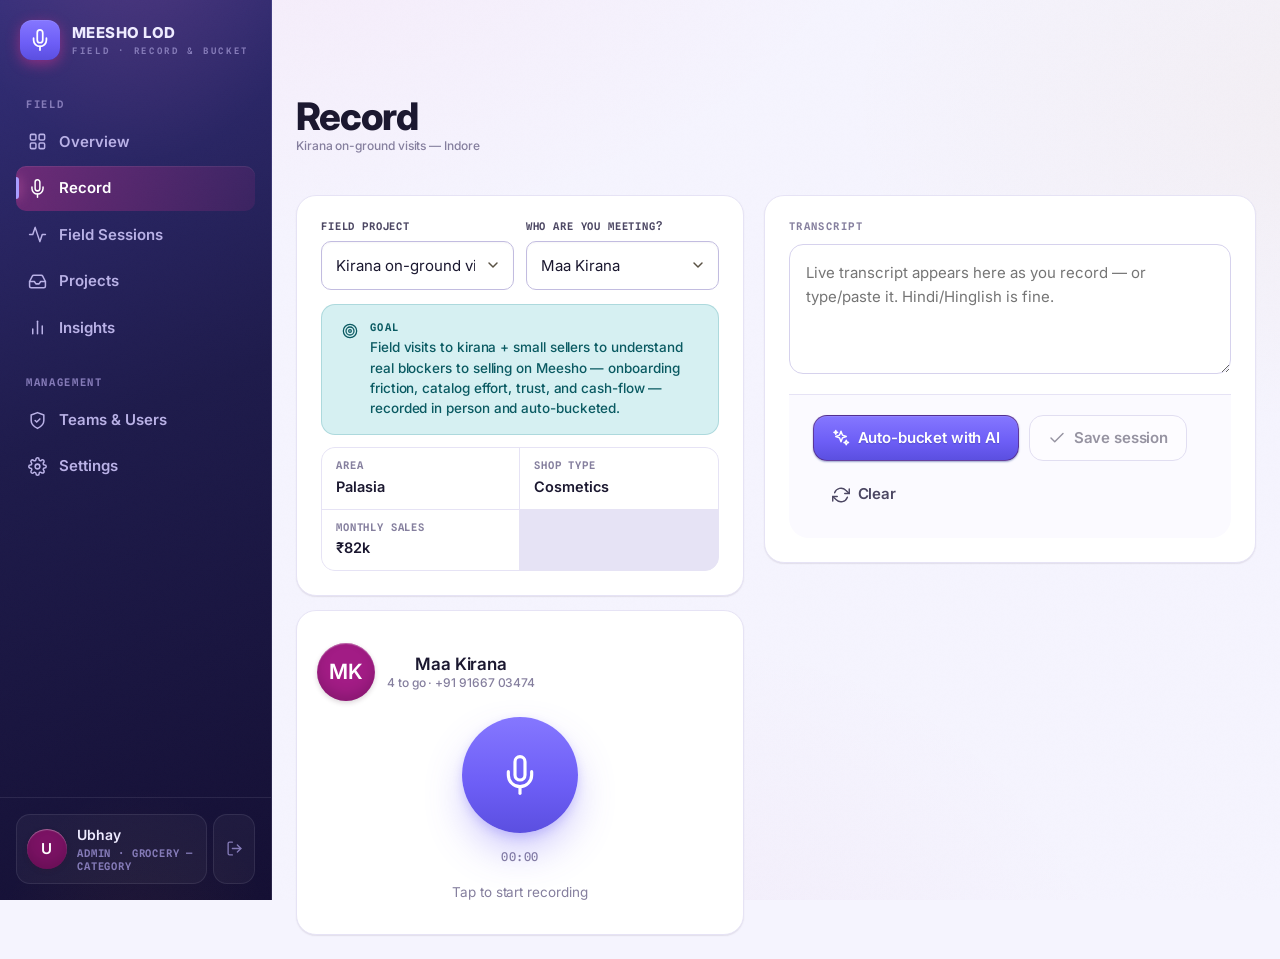
==== s/index.html @ 6b0839a3 "Two-variant surfaces (/u online, /s offline field) + huge seed WIP before merging Sumit's origin/mai" ====
<!DOCTYPE html>
<html lang="en">
<head>
  <meta charset="UTF-8" />
  <meta name="viewport" content="width=device-width, initial-scale=1.0, viewport-fit=cover" />
  <meta name="description" content="Meesho LOD Field — offline on-ground LODs: record the conversation, auto-bucket into insights." />
  <meta name="theme-color" content="#1E1B4B" />
  <meta name="robots" content="noindex, nofollow" />
  <meta http-equiv="Cache-Control" content="no-cache, no-store, must-revalidate" />
  <meta http-equiv="Pragma" content="no-cache" />
  <meta http-equiv="Expires" content="0" />
  <title>Meesho LOD · Field — Record &amp; Bucket</title>

  <link rel="preconnect" href="https://fonts.googleapis.com" />
  <link rel="preconnect" href="https://fonts.gstatic.com" crossorigin />

  <style>
    *,*::before,*::after{box-sizing:border-box;margin:0;padding:0}
    html,body{background:#F5F4FE;color:#1B1830;font-family:'Inter',-apple-system,BlinkMacSystemFont,'Segoe UI',sans-serif;-webkit-font-smoothing:antialiased}
    .boot-screen{position:fixed;inset:0;z-index:9999;display:flex;flex-direction:column;align-items:center;justify-content:center;gap:26px;padding:24px;text-align:center;
      background:radial-gradient(90% 60% at 80% -10%,rgba(109,94,246,.36),transparent 55%),radial-gradient(70% 50% at -10% 110%,rgba(14,124,134,.16),transparent 60%),linear-gradient(160deg,#332E78 0%,#1E1B4B 46%,#140F33 100%)}
    .boot-logo{width:52px;height:52px;border-radius:15px;display:grid;place-items:center;color:#fff;background:linear-gradient(180deg,#8577FF,#6D5EF6 58%,#5B4FE0);box-shadow:inset 0 1px 0 rgba(255,255,255,.14),0 8px 24px rgba(109,94,246,.5);animation:bootfloat 5s ease-in-out infinite}
    @keyframes bootfloat{0%,100%{transform:translateY(0)}50%{transform:translateY(-6px)}}
    .boot-word{font-weight:800;font-size:clamp(20px,5.4vw,28px);line-height:1;letter-spacing:.26em;padding-left:.26em;text-transform:uppercase;color:#EEEBFF}
    .boot-tag{font-size:10px;font-weight:600;letter-spacing:.4em;padding-left:.4em;text-transform:uppercase;color:#9C93D6;margin-top:10px}
    .boot-wave{display:flex;align-items:center;gap:5px;height:34px}
    .boot-wave span{width:4px;border-radius:3px;background:#A99EFF;box-shadow:0 0 8px rgba(169,158,255,.6);animation:wave 1.1s ease-in-out infinite}
    .boot-wave span:nth-child(1){animation-delay:0s}.boot-wave span:nth-child(2){animation-delay:.12s}.boot-wave span:nth-child(3){animation-delay:.24s}.boot-wave span:nth-child(4){animation-delay:.36s}.boot-wave span:nth-child(5){animation-delay:.48s}.boot-wave span:nth-child(6){animation-delay:.6s}.boot-wave span:nth-child(7){animation-delay:.72s}
    @keyframes wave{0%,100%{height:8px;opacity:.5}50%{height:30px;opacity:1}}
    .boot-msg{color:#B9B1E6;font-size:13.5px;line-height:1.5;max-width:340px}
    .boot-link{color:#A99EFF;font-size:13px;text-decoration:underline;cursor:pointer;background:none;border:none;font-family:inherit;padding:8px 16px}
    .boot-error{color:#F0968B}
  </style>

  <link rel="preload" as="style" href="https://fonts.googleapis.com/css2?family=Inter:ital,opsz,wght@0,14..32,100..900;1,14..32,100..900&family=Spline+Sans+Mono:ital,wght@0,400..700;1,400..700&display=swap" onload="this.onload=null;this.rel='stylesheet'" />
  <noscript><link rel="stylesheet" href="https://fonts.googleapis.com/css2?family=Inter:ital,opsz,wght@0,14..32,100..900;1,14..32,100..900&family=Spline+Sans+Mono:ital,wght@0,400..700;1,400..700&display=swap" /></noscript>

  <link rel="stylesheet" href="../css/variables.css?v=20260709a" />
  <link rel="stylesheet" href="../css/base.css?v=20260709a" />
  <link rel="stylesheet" href="../css/components.css?v=20260709a" />
  <link rel="stylesheet" href="../css/layout.css?v=20260709a" />
  <link rel="stylesheet" href="../css/lod.css?v=20260709a" />

  <link rel="icon" href="data:image/svg+xml,<svg xmlns='http://www.w3.org/2000/svg' viewBox='0 0 24 24' fill='none' stroke='%236D5EF6' stroke-width='2'><path d='M12 1a3 3 0 0 0-3 3v8a3 3 0 0 0 6 0V4a3 3 0 0 0-3-3z'/><path d='M19 10v2a7 7 0 0 1-14 0v-2'/><line x1='12' y1='19' x2='12' y2='23'/></svg>" />
</head>
<body>
  <div id="app">
    <div class="boot-screen" id="boot-screen">
      <div class="boot-logo">
        <svg width="26" height="26" viewBox="0 0 24 24" fill="none" stroke="currentColor" stroke-width="2" stroke-linecap="round" stroke-linejoin="round"><path d="M12 1a3 3 0 0 0-3 3v8a3 3 0 0 0 6 0V4a3 3 0 0 0-3-3z"/><path d="M19 10v2a7 7 0 0 1-14 0v-2"/><line x1="12" y1="19" x2="12" y2="23"/></svg>
      </div>
      <div>
        <div class="boot-word">Meesho LOD</div>
        <div class="boot-tag">Field · Record &amp; Bucket</div>
      </div>
      <div class="boot-wave"><span></span><span></span><span></span><span></span><span></span><span></span><span></span></div>
      <p class="boot-msg" id="boot-msg">Warming up the recorder…</p>
      <button class="boot-link" id="boot-retry" style="display:none" onclick="location.reload()">Retry</button>
    </div>
  </div>

  <script>window.__MLOD_VARIANT = 's';</script>
  <script type="module" src="../js/app.js?v=20260709a"></script>

  <script>
    (function(){
      var b=document.getElementById('boot-screen'),m=document.getElementById('boot-msg'),r=document.getElementById('boot-retry');
      setTimeout(function(){ if(!b||!b.isConnected)return; if(m)m.textContent='Still loading… your network may be slow.'; if(r)r.style.display='inline-block'; },5000);
      setTimeout(function(){ if(!b||!b.isConnected)return; if(m){m.classList.add('boot-error');m.innerHTML='Meesho LOD Field failed to start.<br>Please refresh the page.';} if(r)r.style.display='inline-block'; },15000);
    })();
  </script>
</body>
</html>
---- css/variables.css ----
/* ============================================================
   MEESHO LOD · Listen Or Die — Design Tokens v1
   "PINK LEDGER" — editorial, tactile calling-ops registry.

   Type    : Inter (UI) · Spline Sans Mono (codes, labels)
   Ground  : soft rose-tinted paper
   Anchors : deep Meesho-purple panels (sidebar, hero, toasts)
   Brand   : Meesho pink #F43397 as enamel gradient,
             Meesho purple #570D48 as the night panel,
             amber warmth used sparingly, color = meaning
   Every legacy token name is aliased at the bottom so the
   inherited component/layout CSS re-themes with zero changes.
   ============================================================ */

@import url('https://fonts.googleapis.com/css2?family=Inter:ital,opsz,wght@0,14..32,100..900;1,14..32,100..900&family=Spline+Sans+Mono:ital,wght@0,400..700;1,400..700&display=swap');

:root {
  /* ---- Paper (rose-tinted ivory) ---- */
  --bg: #FAF3F7;
  --bg-2: #F6EDF2;
  --bg-sunken: #F1E5EC;
  --surface: #FFFFFF;
  --surface-2: #FEFAFC;
  --surface-3: #FAF2F6;
  --overlay: rgba(34, 5, 29, 0.52);

  /* ---- Ink (warm plum, never pure black) ---- */
  --ink: #241420;
  --ink-2: #5C4A56;
  --ink-3: #96828F;
  --ink-4: #BCAAB6;
  --ink-inv: #F9F1F6;

  /* ---- Lines ---- */
  --line: #EEDFE8;
  --line-2: #E2CFDA;
  --line-strong: #D0B8C7;
  --hairline: rgba(36, 20, 32, 0.08);

  /* ---- Night panel: Meesho deep purple (sidebar, hero, toasts) ---- */
  --panel-deep: #1D0419;
  --panel: #2B0724;
  --panel-2: #3A0A30;
  --panel-3: #4B0E40;
  --panel-line: rgba(249, 241, 246, 0.09);
  --panel-line-2: rgba(249, 241, 246, 0.17);
  --panel-text: #F6EAF1;
  --panel-text-2: #CDA9C2;
  --panel-text-3: #9A7190;

  /* ---- Primary: Meesho pink ---- */
  --primary: #F43397;
  --primary-2: #D62A82;
  --primary-hover: #D62A82;
  --primary-press: #BE2571;
  --primary-bright: #FF54AC;
  --primary-glow: #FF7BC0;
  --primary-soft: #FDE4F1;
  --primary-soft-2: #FBC9E3;
  --primary-tint: rgba(244, 51, 151, 0.08);
  --on-primary: #FFFFFF;

  /* ---- Accent: Meesho purple as chromatic accent (legacy name "gold") ---- */
  --gold: #7B1264;
  --gold-deep: #570D48;
  --gold-bright: #A21C85;
  --gold-soft: #F3DFEE;
  --gold-tint: rgba(123, 18, 100, 0.12);

  /* ---- Secondary: indigo clay ---- */
  --clay: #5145C4;
  --clay-soft: #E7E4F9;

  /* ---- Warmth: amber (used sparingly — streaks, awards) ---- */
  --warmth: #C0761C;
  --warmth-deep: #97590D;
  --warmth-bright: #E89B45;
  --warmth-soft: #F7E9D1;

  /* ---- Semantic ---- */
  --ok: #2A7A50;             --ok-soft: #DFEFE5;
  --warn: #A6740D;           --warn-soft: #F6EACF;
  --danger: #BC4034;         --danger-soft: #F6E1DC;
  --info: #2A63A6;           --info-soft: #E2ECF7;
  --violet: #6A50AC;         --violet-soft: #EAE5F5;

  /* ---- Priority ---- */
  --pri-high: #BC4034;       --pri-high-soft: #F6E1DC;
  --pri-med: #A6740D;        --pri-med-soft: #F6EACF;
  --pri-low: #5C4A56;        --pri-low-soft: #EFE5EB;

  /* ---- Typography ---- */
  --font-ui: 'Inter', ui-sans-serif, system-ui, -apple-system, 'Segoe UI', sans-serif;
  --font-display: 'Inter', ui-sans-serif, system-ui, -apple-system, 'Segoe UI', sans-serif;
  --font-serif: 'Inter', ui-sans-serif, system-ui, -apple-system, 'Segoe UI', sans-serif;
  --font-mono: 'Spline Sans Mono', 'JetBrains Mono', ui-monospace, 'Cascadia Mono', monospace;

  /* display voice knobs (Inter is not variable-width; keep neutral) */
  --stretch-wide: 100%;
  --stretch-narrow: 100%;
  --w-display: 800;
  --w-number: 700;

  --t-display: 800 36px/1.08 var(--font-ui);
  --t-h1: 700 27px/1.16 var(--font-ui);
  --t-h2: 700 21px/1.22 var(--font-ui);
  --t-h3: 600 17px/1.3 var(--font-ui);
  --t-body: 400 15px/1.55 var(--font-ui);
  --t-body-strong: 600 15px/1.5 var(--font-ui);
  --t-sm: 400 13.5px/1.5 var(--font-ui);
  --t-xs: 500 12px/1.4 var(--font-ui);
  --t-label: 600 11.5px/1.2 var(--font-ui);
  --t-mono: 500 12px/1.4 var(--font-mono);
  --t-mono-label: 600 10.5px/1.3 var(--font-mono);

  /* ---- Spacing ---- */
  --s1: 4px; --s2: 8px; --s3: 12px; --s4: 16px;
  --s5: 20px; --s6: 24px; --s7: 32px; --s8: 40px;
  --s9: 48px; --s10: 64px; --s11: 80px;

  /* ---- Radius ---- */
  --r-xs: 7px; --r-sm: 10px; --r-md: 14px; --r-lg: 20px; --r-xl: 28px; --r-2xl: 36px; --r-pill: 999px;

  /* ---- Elevation — plum-tinted, layered, with inner light ---- */
  --hi: inset 0 1px 0 rgba(255,255,255,0.55);
  --hi-dark: inset 0 1px 0 rgba(255,255,255,0.09);
  --sh-1: 0 1px 2px rgba(54,20,45,0.06), 0 1px 1px rgba(54,20,45,0.04);
  --sh-2: 0 2px 4px rgba(54,20,45,0.05), 0 8px 20px -4px rgba(54,20,45,0.10);
  --sh-3: 0 4px 10px rgba(54,20,45,0.06), 0 20px 44px -8px rgba(54,20,45,0.16);
  --sh-4: 0 8px 20px rgba(54,20,45,0.08), 0 36px 80px -12px rgba(54,20,45,0.24);
  --sh-float: 0 14px 40px rgba(54,20,45,0.15), 0 4px 12px rgba(54,20,45,0.07);
  --sh-primary: 0 2px 6px rgba(244,51,151,0.20), 0 12px 26px -6px rgba(244,51,151,0.38);
  --sh-primary-lg: 0 4px 10px rgba(244,51,151,0.22), 0 20px 44px -8px rgba(244,51,151,0.44);
  --sh-panel: 0 12px 34px -6px rgba(29,4,25,0.42);
  --sh-gold: 0 2px 6px rgba(123,18,100,0.20), 0 12px 26px -6px rgba(123,18,100,0.36);
  --ring: 0 0 0 3px rgba(244,51,151,0.22);
  --ring-danger: 0 0 0 3px rgba(188,64,52,0.18);

  /* ---- Gradients — material & atmosphere, never decoration ---- */
  --grad-primary: linear-gradient(180deg, #FF54AC 0%, #F43397 58%, #DE2A87 100%);
  --grad-primary-hover: linear-gradient(180deg, #FF63B3 0%, #F943A0 58%, #E62F8E 100%);
  --grad-sky: linear-gradient(180deg, #A21C85 0%, #7B1264 100%);
  --grad-clay: linear-gradient(180deg, #6558DA 0%, #5145C4 100%);
  --grad-ok: linear-gradient(180deg, #339163 0%, #2A7A50 100%);
  --grad-ink: linear-gradient(160deg, #4B0E40 0%, #2B0724 46%, #1D0419 100%);
  --grad-ink-aurora:
    radial-gradient(90% 150% at 88% -20%, rgba(244,51,151,0.38), transparent 55%),
    radial-gradient(70% 130% at -12% 115%, rgba(232,155,69,0.14), transparent 58%),
    linear-gradient(160deg, #4B0E40 0%, #2B0724 46%, #1D0419 100%);
  --grad-text: linear-gradient(100deg, #F43397, #FF7BC0 55%, #F43397);
  --grad-hairline: linear-gradient(135deg, rgba(244,51,151,0.55), rgba(162,28,133,0.22) 45%, rgba(192,118,28,0.35));
  --grad-sheen: linear-gradient(115deg, transparent 32%, rgba(255,255,255,0.28) 48%, rgba(255,255,255,0.05) 58%, transparent 68%);

  /* ---- Motion ---- */
  --ease: cubic-bezier(0.22, 0.68, 0.16, 1);
  --ease-out: cubic-bezier(0.16, 1, 0.3, 1);
  --spring: cubic-bezier(0.34, 1.45, 0.5, 1);
  --snap: cubic-bezier(0.6, 0, 0.2, 1);
  --fast: 140ms; --base: 240ms; --slow: 420ms; --slower: 640ms;

  /* ---- Layout ---- */
  --sidebar-w: 272px;
  --header-h: 70px;
  --bottomnav-h: 78px;
  --z-nav: 40; --z-header: 50; --z-drawer: 60; --z-modal-new: 70; --z-toast-new: 80;

  /* warm grain texture */
  --grain: url("data:image/svg+xml,%3Csvg xmlns='http://www.w3.org/2000/svg' width='160' height='160'%3E%3Cfilter id='n'%3E%3CfeTurbulence type='fractalNoise' baseFrequency='0.85' numOctaves='2' stitchTiles='stitch'/%3E%3C/filter%3E%3Crect width='160' height='160' filter='url(%23n)' opacity='0.5'/%3E%3C/svg%3E");

  /* ============================================================
     LEGACY TOKEN ALIASES — keep inherited CSS working unchanged.
     ============================================================ */
  --color-bg-primary:     var(--bg);
  --color-bg-secondary:   var(--bg-sunken);
  --color-bg-tertiary:    var(--bg-sunken);
  --color-bg-elevated:    var(--surface);
  --color-bg-hover:       var(--surface-3);
  --color-bg-active:      var(--primary-soft);
  --color-surface:        var(--surface);
  --color-surface-hover:  var(--surface-2);
  --color-surface-border: var(--line);

  --glass-bg:             var(--surface);
  --glass-bg-strong:      var(--surface);
  --glass-border:         var(--line);
  --glass-border-light:   var(--line-strong);
  --glass-blur:           0px;
  --glass-blur-strong:    0px;

  --color-primary-50:     var(--primary-soft);
  --color-primary-100:    var(--primary-soft);
  --color-primary-200:    var(--primary-soft-2);
  --color-primary-300:    #F9A0CE;
  --color-primary-400:    var(--primary-bright);
  --color-primary-500:    var(--primary);
  --color-primary-600:    var(--primary);
  --color-primary-700:    var(--primary-hover);
  --color-primary-800:    var(--primary-press);
  --color-primary-900:    var(--primary-press);

  --color-accent-300:     var(--gold-bright);
  --color-accent-400:     var(--gold);
  --color-accent-500:     var(--gold);
  --color-accent-600:     var(--gold-deep);
  --color-rose-400:       var(--clay);
  --color-rose-500:       var(--clay);

  --color-success:        var(--ok);     --color-success-bg: var(--ok-soft);
  --color-warning:        var(--warn);   --color-warning-bg: var(--warn-soft);
  --color-danger:         var(--danger); --color-danger-bg:  var(--danger-soft);
  --color-info:           var(--info);   --color-info-bg:    var(--info-soft);

  --color-text-primary:   var(--ink);
  --color-text-secondary: var(--ink-2);
  --color-text-muted:     var(--ink-3);
  --color-text-inverse:   var(--ink-inv);

  --gradient-primary:     var(--grad-primary);
  --gradient-warm:        var(--grad-sky);
  --gradient-cool:        linear-gradient(145deg, var(--info), var(--violet));
  --gradient-success:     var(--grad-ok);
  --gradient-mesh:        none;

  --font-family:          var(--font-ui);
  --font-xs:    0.75rem;
  --font-sm:    0.875rem;
  --font-base:  0.9375rem;
  --font-md:    1.0625rem;
  --font-lg:    1.25rem;
  --font-xl:    1.5rem;
  --font-2xl:   1.75rem;
  --font-3xl:   2.125rem;
  --font-4xl:   2.75rem;
  --font-weight-normal:   400;
  --font-weight-medium:   500;
  --font-weight-semibold: 600;
  --font-weight-bold:     700;
  --line-height-tight:    1.16;
  --line-height-normal:   1.55;
  --line-height-relaxed:  1.75;

  --space-1:  var(--s1);
  --space-2:  var(--s2);
  --space-3:  var(--s3);
  --space-4:  var(--s4);
  --space-5:  var(--s5);
  --space-6:  var(--s6);
  --space-8:  var(--s7);
  --space-10: var(--s8);
  --space-12: var(--s9);
  --space-16: var(--s10);

  --radius-sm:   var(--r-sm);
  --radius-md:   var(--r-md);
  --radius-lg:   var(--r-lg);
  --radius-xl:   var(--r-xl);
  --radius-2xl:  var(--r-2xl);
  --radius-full: var(--r-pill);

  --shadow-sm:   var(--sh-1);
  --shadow-md:   var(--sh-2);
  --shadow-lg:   var(--sh-3);
  --shadow-xl:   var(--sh-4);
  --shadow-glow: var(--sh-primary);
  --shadow-glow-accent: var(--sh-gold);
  --shadow-glow-lg: var(--sh-primary-lg);

  --transition-fast:   140ms var(--ease);
  --transition-normal: 240ms var(--ease);
  --transition-slow:   420ms var(--ease);
  --transition-spring: 420ms var(--spring);

  --z-dropdown: 30;
  --z-sidebar:  40;
  --z-bottom-nav: 40;
  --z-modal:    70;
  --z-toast:    80;
  --z-tooltip:  90;

  --sidebar-width: var(--sidebar-w);
  --sidebar-collapsed-width: 76px;
  --header-height: var(--header-h);
  --bottom-nav-height: var(--bottomnav-h);
  --content-max-width: 1400px;
}

/* ============================================================
   VARIANT "s" — Sumit / LOD Field (offline).
   Indigo primary + teal accent + deep-indigo night panel, so it
   reads as a clearly different product from the pink LOD Live.
   Scoped to [data-variant="s"] on <html>; every token re-themes.
   ============================================================ */
:root[data-variant="s"] {
  --bg: #F5F4FE;
  --bg-2: #EFEEFB;
  --bg-sunken: #E7E5F7;
  --surface: #FFFFFF;
  --surface-2: #FBFAFF;
  --surface-3: #F3F1FD;
  --overlay: rgba(20, 15, 51, 0.55);

  --ink: #1B1830;
  --ink-2: #4C4763;
  --ink-3: #857F9E;
  --ink-4: #B0AAC6;
  --ink-inv: #F2F0FF;

  --line: #E6E3F5;
  --line-2: #D6D2ED;
  --line-strong: #C2BCE0;
  --hairline: rgba(27, 24, 48, 0.08);

  --panel-deep: #140F33;
  --panel: #1E1B4B;
  --panel-2: #272360;
  --panel-3: #332E78;
  --panel-line: rgba(238, 235, 255, 0.09);
  --panel-line-2: rgba(238, 235, 255, 0.18);
  --panel-text: #EEEBFF;
  --panel-text-2: #B9B1E6;
  --panel-text-3: #857BB8;

  --primary: #6D5EF6;
  --primary-2: #5B4FE0;
  --primary-hover: #5B4FE0;
  --primary-press: #4C41C7;
  --primary-bright: #8577FF;
  --primary-glow: #A99EFF;
  --primary-soft: #ECE9FE;
  --primary-soft-2: #D6CFFB;
  --primary-tint: rgba(109, 94, 246, 0.08);
  --on-primary: #FFFFFF;

  /* accent: teal (legacy "gold") */
  --gold: #0E7C86;
  --gold-deep: #0A5A62;
  --gold-bright: #16A3B0;
  --gold-soft: #D6F0F2;
  --gold-tint: rgba(14, 124, 134, 0.12);

  --sh-primary: 0 2px 6px rgba(109,94,246,0.20), 0 12px 26px -6px rgba(109,94,246,0.38);
  --sh-primary-lg: 0 4px 10px rgba(109,94,246,0.22), 0 20px 44px -8px rgba(109,94,246,0.44);
  --sh-panel: 0 12px 34px -6px rgba(20,15,51,0.42);
  --sh-gold: 0 2px 6px rgba(14,124,134,0.20), 0 12px 26px -6px rgba(14,124,134,0.34);
  --ring: 0 0 0 3px rgba(109,94,246,0.22);

  --grad-primary: linear-gradient(180deg, #8577FF 0%, #6D5EF6 58%, #5B4FE0 100%);
  --grad-primary-hover: linear-gradient(180deg, #9184FF 0%, #7669F8 58%, #6357E6 100%);
  --grad-sky: linear-gradient(180deg, #16A3B0 0%, #0E7C86 100%);
  --grad-ink: linear-gradient(160deg, #332E78 0%, #1E1B4B 46%, #140F33 100%);
  --grad-ink-aurora:
    radial-gradient(90% 150% at 88% -20%, rgba(109,94,246,0.40), transparent 55%),
    radial-gradient(70% 130% at -12% 115%, rgba(14,124,134,0.16), transparent 58%),
    linear-gradient(160deg, #332E78 0%, #1E1B4B 46%, #140F33 100%);
  --grad-text: linear-gradient(100deg, #6D5EF6, #A99EFF 55%, #6D5EF6);
  --grad-hairline: linear-gradient(135deg, rgba(109,94,246,0.55), rgba(22,163,176,0.24) 45%, rgba(133,119,255,0.35));

  /* keep semantic + legacy aliases pointed at the new hues */
  --color-bg-active: var(--primary-soft);
  --gradient-primary: var(--grad-primary);
  --shadow-glow: var(--sh-primary);
}
---- css/base.css ----
/* ============================================================
   Patient Navigator — Base Styles v8 "Warm Ledger"
   Reset, aurora atmosphere, the serif/grotesk/mono type system,
   and the full motion library.
   ============================================================ */

*, *::before, *::after { box-sizing: border-box; margin: 0; padding: 0; }

html { font-size: 16px; -webkit-text-size-adjust: 100%; scroll-behavior: smooth; }
/* one stray wide element must never zoom the mobile layout viewport out */
html, body { overflow-x: hidden; overflow-x: clip; }

body {
  font: var(--t-body);
  letter-spacing: -0.005em;
  color: var(--ink);
  background-color: var(--bg);
  /* aurora atmosphere — azure breath top-left, apricot warmth far right */
  background-image:
    radial-gradient(1100px 620px at 18% -14%, rgba(244, 51, 151, 0.05), transparent 60%),
    radial-gradient(900px 540px at 108% 12%, rgba(192, 118, 28, 0.05), transparent 60%),
    radial-gradient(700px 700px at 55% 118%, rgba(162, 28, 133, 0.035), transparent 62%);
  background-attachment: fixed;
  min-height: 100vh;
  -webkit-font-smoothing: antialiased;
  -moz-osx-font-smoothing: grayscale;
  text-rendering: optimizeLegibility;
}
/* tactile grain layer — sits behind app content */
body::before {
  content: ""; position: fixed; inset: 0; pointer-events: none; z-index: 1;
  background-image: var(--grain); background-size: 160px; opacity: 0.028; mix-blend-mode: multiply;
}
/* app + login sit above the grain */
.app-shell, .login-page { position: relative; z-index: 2; }

/* ---- Scrollbar ---- */
::-webkit-scrollbar { width: 9px; height: 9px; }
::-webkit-scrollbar-track { background: transparent; }
::-webkit-scrollbar-thumb { background: var(--line-strong); border-radius: var(--r-pill); border: 2px solid var(--bg); }
::-webkit-scrollbar-thumb:hover { background: var(--ink-4); }

/* ============================================================
   TYPOGRAPHY — Fraunces for the human moments, Instrument Sans
   for the interface, Spline Sans Mono for the ledger.
   ============================================================ */
h1, h2, h3, h4, h5, h6 { font-weight: 700; line-height: var(--line-height-tight); color: var(--ink); letter-spacing: -0.015em; }
h1, h2 {
  font-family: var(--font-display);
  font-weight: var(--w-display);
  font-stretch: var(--stretch-wide);
  letter-spacing: -0.03em;
}
h1 { font-size: var(--font-3xl); }
h2 { font-size: var(--font-2xl); }
h3 { font-size: var(--font-xl); font-weight: 600; }
h4 { font-size: var(--font-lg); font-weight: 600; }
h5 { font-size: var(--font-md); font-weight: 600; }
h6 { font-size: var(--font-base); font-weight: 600; }

p { margin-bottom: var(--s4); color: var(--ink-2); }

a { color: var(--primary); text-decoration: none; transition: color var(--fast) var(--ease); }
a:hover { color: var(--primary-hover); }
/* drawn underline for inline text links */
p a, td a, .link-draw {
  background-image: linear-gradient(currentColor, currentColor);
  background-repeat: no-repeat; background-size: 0% 1.5px; background-position: 0 96%;
  transition: background-size var(--base) var(--ease-out), color var(--fast) var(--ease);
}
p a:hover, td a:hover, .link-draw:hover { background-size: 100% 1.5px; }

strong { font-weight: 600; color: var(--ink); }
small { font-size: var(--font-xs); }
code { font-family: var(--font-mono); font-size: var(--font-sm); background: var(--bg-sunken); padding: 1px 5px; border-radius: var(--r-xs); }

ul, ol { list-style: none; }
img, svg { display: block; max-width: 100%; }
button { font-family: inherit; }

:focus-visible { outline: 2px solid var(--primary); outline-offset: 2px; border-radius: var(--r-xs); }
::selection { background: var(--primary-soft-2); color: var(--primary-press); }

/* ---- Utility classes ---- */
.text-primary   { color: var(--ink) !important; }
.text-secondary { color: var(--ink-2) !important; }
.text-muted     { color: var(--ink-3) !important; }
.text-success   { color: var(--ok) !important; }
.text-warning   { color: var(--warn) !important; }
.text-danger    { color: var(--danger) !important; }
.text-info      { color: var(--info) !important; }
.text-center    { text-align: center !important; }
.text-right     { text-align: right !important; }
.font-medium    { font-weight: 500 !important; }
.font-semibold  { font-weight: 600 !important; }
.font-bold      { font-weight: 700 !important; }
/* .serif is the "styled accent" voice now — italic, slightly narrow */
.serif          { font-family: var(--font-display) !important; font-style: italic; font-stretch: 94%; }
.mono           { font-family: var(--font-mono) !important; }
.italic         { font-style: italic !important; }
.tnum           { font-variant-numeric: tabular-nums; }
.muted          { color: var(--ink-2); }
.faint          { color: var(--ink-3); }

.mt-1 { margin-top: var(--s1) !important; }
.mt-2 { margin-top: var(--s2) !important; }
.mt-4 { margin-top: var(--s4) !important; }
.mt-6 { margin-top: var(--s6) !important; }
.mt-8 { margin-top: var(--s7) !important; }
.mb-2 { margin-bottom: var(--s2) !important; }
.mb-4 { margin-bottom: var(--s4) !important; }
.mb-6 { margin-bottom: var(--s6) !important; }
.mr-2 { margin-right: var(--s2) !important; }
.ml-2 { margin-left: var(--s2) !important; }
.gap-2 { gap: var(--s2) !important; }
.gap-4 { gap: var(--s4) !important; }
.gap1 { gap: var(--s1); } .gap2 { gap: var(--s2); } .gap3 { gap: var(--s3); }
.gap4 { gap: var(--s4); } .gap5 { gap: var(--s5); } .gap6 { gap: var(--s6); }

.flex             { display: flex !important; }
.flex-col         { flex-direction: column !important; }
.items-center     { align-items: center !important; }
.justify-between  { justify-content: space-between !important; }
.justify-center   { justify-content: center !important; }
.flex-wrap        { flex-wrap: wrap !important; }
.flex-1           { flex: 1 !important; }
.row { display: flex; align-items: center; }
.stack { display: flex; flex-direction: column; }
.grow { flex: 1; } .none { flex: none; }
.between { justify-content: space-between; }
.center { align-items: center; justify-content: center; }

.hidden { display: none !important; }
.sr-only { position: absolute; width: 1px; height: 1px; padding: 0; margin: -1px; overflow: hidden; clip: rect(0,0,0,0); white-space: nowrap; border: 0; }
.glass { background: var(--surface); border: 1px solid var(--line); }

/* real gradient text now — used for display accents */
.gradient-text, .shine-text {
  background: var(--grad-text);
  background-size: 200% auto;
  -webkit-background-clip: text; background-clip: text;
  -webkit-text-fill-color: transparent; color: transparent;
}
.shine-text { animation: shimmerText 4s linear infinite; }

/* ============================================================
   MOTION LIBRARY
   ============================================================ */
@keyframes riseIn { from { opacity: 0; transform: translateY(16px) scale(0.99); filter: blur(5px); } to { opacity: 1; transform: none; filter: blur(0); } }
@keyframes fadeIn { from { opacity: 0; } to { opacity: 1; } }
@keyframes fadeOut { from { opacity: 1; } to { opacity: 0; } }
@keyframes scaleIn { from { opacity: 0; transform: scale(0.95); filter: blur(4px); } to { opacity: 1; transform: scale(1); filter: blur(0); } }
@keyframes slideLeftIn { from { opacity: 0; transform: translateX(-22px); filter: blur(4px); } to { opacity: 1; transform: none; filter: blur(0); } }
@keyframes slideRightIn { from { opacity: 0; transform: translateX(22px); filter: blur(4px); } to { opacity: 1; transform: none; filter: blur(0); } }
@keyframes slideInRight { from { opacity: 0; transform: translateX(20px); } to { opacity: 1; transform: none; } }
@keyframes slideInUp { from { opacity: 0; transform: translateY(20px); } to { opacity: 1; transform: none; } }
@keyframes floaty { 0%,100% { transform: translateY(0); } 50% { transform: translateY(-6px); } }
@keyframes pulse { 0%, 100% { opacity: 1; } 50% { opacity: 0.5; } }
@keyframes pulseDot { 0%,100% { opacity: 1; box-shadow: 0 0 0 0 rgba(188,64,52,0.45); } 50% { opacity: 0.75; box-shadow: 0 0 0 7px rgba(188,64,52,0); } }
@keyframes breatheRing {
  0%   { box-shadow: 0 0 0 0 rgba(244, 51, 151,0.35); }
  70%  { box-shadow: 0 0 0 14px rgba(244, 51, 151,0); }
  100% { box-shadow: 0 0 0 0 rgba(244, 51, 151,0); }
}
@keyframes shimmerText { to { background-position: 200% center; } }
@keyframes shimmer { 0% { background-position: 100% 50%; } 100% { background-position: 0 50%; } }
@keyframes spin { to { transform: rotate(360deg); } }
@keyframes popIn { 0% { opacity: 0; transform: scale(0.6); } 60% { transform: scale(1.06); } 100% { opacity: 1; transform: scale(1); } }
@keyframes countUp { from { opacity: 0; transform: translateY(6px); } to { opacity: 1; transform: none; } }
@keyframes scoreBarFill { from { transform: scaleX(0); } to { transform: scaleX(1); } }
@keyframes sheenSweep { from { transform: translateX(-130%); } to { transform: translateX(130%); } }
@keyframes rippleGrow { from { transform: scale(0); opacity: 0.32; } to { transform: scale(2.6); opacity: 0; } }
@keyframes auroraDrift {
  0%, 100% { transform: translate(0, 0) scale(1); }
  33%      { transform: translate(4%, -5%) scale(1.06); }
  66%      { transform: translate(-4%, 4%) scale(0.97); }
}
@keyframes toastIn { from { opacity: 0; transform: translateX(28px) scale(0.97); } to { opacity: 1; transform: none; } }
@keyframes springUp {
  0% { opacity: 0; transform: translateY(22px) scale(0.98); }
  60% { opacity: 1; transform: translateY(-2px) scale(1.003); }
  100% { opacity: 1; transform: none; }
}

.animate-fade-in  { animation: fadeIn var(--base) var(--ease); }
.animate-slide-in { animation: slideInRight var(--base) var(--ease); }
.animate-slide-up { animation: slideInUp var(--base) var(--ease); }
.animate-count-up { animation: countUp 0.4s var(--ease) both; }

/* ---- page transitions: router adds .page-enter on every route render ---- */
.page-enter { animation: riseIn var(--slow) var(--ease-out) both; }

/* ---- reveal-on-scroll / load ---- */
[data-reveal] { opacity: 0; }
[data-reveal].in { animation: riseIn var(--slow) var(--ease-out) both; }
[data-reveal="fade"].in { animation-name: fadeIn; }
[data-reveal="scale"].in { animation-name: scaleIn; }
[data-reveal="left"].in { animation-name: slideLeftIn; }
[data-reveal="right"].in { animation-name: slideRightIn; }
[data-reveal="spring"].in { animation-name: springUp; animation-timing-function: var(--ease-out); }

/* ---- soft ink ripple — spawned by anim.js on press ---- */
.ink-ripple {
  position: absolute; border-radius: 50%; pointer-events: none;
  background: currentColor; opacity: 0.32; transform: scale(0);
  animation: rippleGrow 520ms var(--ease-out) forwards;
  mix-blend-mode: soft-light;
}
.ripple-host { position: relative; overflow: hidden; }

/* frozen-timeline / reduced-motion safety net (added by anim.js) */
html.anim-frozen [data-reveal], html.anim-frozen .page-enter { animation: none !important; opacity: 1 !important; transform: none !important; filter: none !important; }

@media (prefers-reduced-motion: reduce) {
  *, *::before, *::after { animation-duration: 0.01ms !important; transition-duration: 0.01ms !important; scroll-behavior: auto !important; }
  [data-reveal], .page-enter { opacity: 1 !important; transform: none !important; filter: none !important; }
}
---- css/components.css ----
/* ============================================================
   Patient Navigator — Component Styles v8 "Warm Ledger"
   Enamel buttons, editorial tables, mono ledger labels,
   night-panel toasts, spring modals. Styles BOTH new
   design-system classes and legacy class names.
   ============================================================ */

/* ============================================================ BUTTONS */
.btn {
  position: relative; overflow: hidden;
  display: inline-flex; align-items: center; justify-content: center; gap: var(--s2);
  font: var(--t-body-strong); letter-spacing: -0.01em;
  border: 1px solid transparent; border-radius: var(--r-md);
  padding: 11px 18px; min-height: 42px; cursor: pointer; white-space: nowrap; user-select: none; text-decoration: none;
  transition: background var(--fast) var(--ease), border-color var(--fast) var(--ease), filter var(--fast) var(--ease),
              transform 180ms var(--spring), box-shadow var(--base) var(--ease), color var(--fast);
}
.btn:active { transform: translateY(1px) scale(0.975); }
.btn:focus-visible { outline: none; box-shadow: var(--ring); }
.btn:disabled, .btn[aria-disabled="true"] { opacity: 0.45; cursor: not-allowed; box-shadow: none; transform: none; }
.btn:disabled::after { display: none; }
.btn svg { width: 18px; height: 18px; flex: none; }

/* enamel primary: gradient body, inner light, azure-tinted shadow, hover sheen */
.btn-primary {
  background: var(--grad-primary); color: var(--on-primary);
  border-color: rgba(75, 14, 64, 0.5);
  box-shadow: var(--hi-dark), 0 1px 2px rgba(22, 61, 160, 0.35), var(--sh-1);
  text-shadow: 0 1px 1px rgba(12, 30, 82, 0.25);
}
.btn-primary::after {
  content: ""; position: absolute; inset: 0; pointer-events: none;
  background: var(--grad-sheen); transform: translateX(-130%);
}
.btn-primary:hover { background: var(--grad-primary-hover); box-shadow: var(--hi-dark), var(--sh-primary); transform: translateY(-1px); }
.btn-primary:hover::after { animation: sheenSweep 700ms var(--ease-out); }
.btn-primary:active { transform: translateY(0) scale(0.975); box-shadow: var(--hi-dark), 0 1px 2px rgba(22, 61, 160, 0.35); }

.btn-secondary { background: var(--surface); color: var(--ink); border-color: var(--line-strong); box-shadow: var(--hi), var(--sh-1); }
.btn-secondary:hover { background: var(--surface-2); border-color: var(--ink-3); transform: translateY(-1px); box-shadow: var(--hi), var(--sh-2); }

.btn-ghost { background: transparent; color: var(--ink-2); }
.btn-ghost:hover { background: var(--surface-3); color: var(--ink); }
.btn-ghost::after { display: none; }

.btn-gold { background: var(--grad-sky); color: #fff; border-color: rgba(10, 74, 116, 0.45); box-shadow: var(--hi-dark), var(--sh-1); text-shadow: 0 1px 1px rgba(9, 58, 90, 0.3); }
.btn-gold:hover { filter: brightness(1.05); transform: translateY(-1px); box-shadow: var(--hi-dark), var(--sh-gold); }

.btn-accent { background: var(--grad-clay); color: #fff; border-color: rgba(48, 39, 128, 0.45); box-shadow: var(--hi-dark), var(--sh-1); }
.btn-accent:hover { filter: brightness(1.06); transform: translateY(-1px); }

.btn-success { background: var(--grad-ok); color: #fff; border-color: rgba(23, 74, 47, 0.45); box-shadow: var(--hi-dark), var(--sh-1); }
.btn-success:hover { filter: brightness(1.05); transform: translateY(-1px); }

.btn-danger { background: var(--danger-soft); color: var(--danger); border-color: transparent; }
.btn-danger:hover { background: #F0D0CA; }
.btn-danger::after { display: none; }

.btn-lg { padding: 15px 24px; font-size: 16px; min-height: 50px; border-radius: var(--r-lg); }
.btn-sm { padding: 8px 13px; font-size: 13.5px; min-height: 36px; border-radius: var(--r-sm); }
.btn-sm svg { width: 16px; height: 16px; }
.btn-block { width: 100%; }
.btn-icon { padding: 10px; width: auto; aspect-ratio: 1; border-radius: var(--r-sm); }
.btn-icon::after { display: none; }
.btn-icon.btn-sm { padding: 8px; }

/* ============================================================ FORM FIELDS */
.field { display: flex; flex-direction: column; gap: 7px; }
.field > label { font: var(--t-mono-label); color: var(--ink-2); text-transform: uppercase; letter-spacing: 0.08em; }
.field .req, .form-label .required { color: var(--clay); margin-left: 2px; }

.input, .select, .textarea,
.form-input, .form-select, .form-textarea {
  width: 100%; font: var(--t-body); color: var(--ink);
  background: var(--surface); border: 1px solid var(--line-strong);
  border-radius: var(--r-sm); padding: 12px 14px;
  box-shadow: inset 0 1px 2px rgba(54, 20, 45, 0.04);
  transition: border-color var(--fast) var(--ease), box-shadow var(--base) var(--ease), background var(--fast);
  outline: none;
}
.input::placeholder, .textarea::placeholder,
.form-input::placeholder, .form-textarea::placeholder { color: var(--ink-4); }
.input:hover, .select:hover, .textarea:hover,
.form-input:hover, .form-select:hover, .form-textarea:hover { border-color: var(--ink-3); }
.input:focus, .select:focus, .textarea:focus,
.form-input:focus, .form-select:focus, .form-textarea:focus { border-color: var(--primary); box-shadow: var(--ring), var(--sh-1); background: #fff; }
.textarea, .form-textarea { resize: vertical; min-height: 78px; line-height: 1.55; }
.input.error, .select.error, .form-input.error, .form-select.error { border-color: var(--danger); box-shadow: var(--ring-danger); }

.select, .form-select {
  appearance: none;
  background-image: url("data:image/svg+xml,%3Csvg xmlns='http://www.w3.org/2000/svg' width='16' height='16' viewBox='0 0 24 24' fill='none' stroke='%235A5244' stroke-width='2.2' stroke-linecap='round' stroke-linejoin='round'%3E%3Cpolyline points='6 9 12 15 18 9'/%3E%3C/svg%3E");
  background-repeat: no-repeat; background-position: right 12px center; padding-right: 38px;
}
.input-lg { padding: 15px 17px; font-size: 16px; border-radius: var(--r-md); }
.hint, .form-hint { font: var(--t-xs); color: var(--ink-3); font-weight: 500; }
.form-error { font: var(--t-xs); color: var(--danger); }

.form-group { display: flex; flex-direction: column; gap: 7px; margin-bottom: var(--s4); }
.form-label { font: var(--t-mono-label); color: var(--ink-2); text-transform: uppercase; letter-spacing: 0.08em; }
.form-row { display: grid; grid-template-columns: repeat(auto-fit, minmax(200px, 1fr)); gap: var(--s4); }
.form-actions { display: flex; align-items: center; justify-content: flex-end; gap: var(--s3); padding-top: var(--s4); border-top: 1px solid var(--line); margin-top: var(--s5); }

.check, .form-checkbox { display: inline-flex; align-items: flex-start; gap: 10px; cursor: pointer; font: var(--t-sm); color: var(--ink); }
.check input, .form-checkbox input[type="checkbox"] { width: 19px; height: 19px; margin: 1px 0 0; accent-color: var(--primary); flex: none; }
input[type="radio"] { accent-color: var(--primary); width: 18px; height: 18px; }

input[type="file"].form-input { height: auto; padding: var(--s2); }
input[type="file"]::file-selector-button { background: var(--bg-sunken); border: 1px solid var(--line-strong); border-radius: var(--r-xs); color: var(--ink); padding: 6px var(--s3); margin-right: var(--s2); cursor: pointer; font: var(--t-xs); transition: all var(--fast) var(--ease); }
input[type="file"]::file-selector-button:hover { background: var(--surface-2); border-color: var(--primary); }

/* details/summary (progressive-disclosure sections in the call form) */
details > summary { list-style: none; transition: color var(--fast) var(--ease); border-radius: var(--r-xs); }
details > summary::-webkit-details-marker { display: none; }
details > summary:hover { color: var(--primary); }

/* ============================================================ CARDS */
.card {
  position: relative;
  background: var(--surface);
  border: 1px solid var(--line); border-radius: var(--r-lg);
  box-shadow: var(--hi), var(--sh-1);
  padding: var(--s6);
  transition: transform var(--base) var(--ease), box-shadow var(--base) var(--ease), border-color var(--base) var(--ease);
}
.card.card-flush { padding: 0; overflow: hidden; }
.card-pad { padding: var(--s6); }
.card-hover:hover { transform: translateY(-4px); box-shadow: var(--hi), var(--sh-3); border-color: var(--line-2); }
.card-head, .card-header { display: flex; align-items: center; justify-content: space-between; gap: var(--s3); }
.card.card-flush > .card-head, .card-head { padding: var(--s5) var(--s6); border-bottom: 1px solid var(--line); }
.card-header { margin-bottom: var(--s4); }
.card-head h3 { font-family: var(--font-serif); font-weight: 560; font-size: 19px; letter-spacing: -0.01em; white-space: nowrap; }
.card-title { font-family: var(--font-serif); font-weight: 560; font-size: 19px; letter-spacing: -0.01em; color: var(--ink); }
.card-subtitle { font: var(--t-sm); color: var(--ink-3); margin-top: var(--s1); }
.card-foot { padding: 13px var(--s5); border-top: 1px solid var(--line); }
.card-foot a { display: inline-flex; align-items: center; gap: 7px; color: var(--primary); font: var(--t-body-strong); font-size: 14px; text-decoration: none; transition: gap var(--base) var(--spring); }
.card-foot a:hover { gap: 12px; }
.card-foot a svg { width: 16px; height: 16px; }
.eyebrow { font: var(--t-mono-label); letter-spacing: 0.14em; text-transform: uppercase; color: var(--ink-3); }

/* feature card — gradient hairline frame (hero moments) */
.card-feature { border: 1px solid transparent; background:
  linear-gradient(var(--surface), var(--surface)) padding-box,
  var(--grad-hairline) border-box; }

/* Legacy stat card → editorial */
.stat-card {
  background: var(--surface); border: 1px solid var(--line);
  border-radius: var(--r-lg); padding: var(--s5); box-shadow: var(--hi), var(--sh-1); position: relative; overflow: hidden;
  transition: box-shadow var(--base) var(--ease), transform var(--base) var(--ease), border-color var(--base) var(--ease);
}
.stat-card::before { content: ""; position: absolute; inset: 0 0 auto 0; height: 2px; background: var(--grad-hairline); opacity: 0; transition: opacity var(--base) var(--ease); }
.stat-card:hover { box-shadow: var(--hi), var(--sh-2); transform: translateY(-3px); border-color: var(--line-2); }
.stat-card:hover::before { opacity: 1; }
.stat-card .stat-value { font: 600 var(--font-3xl)/1.08 var(--font-serif); color: var(--ink); letter-spacing: -0.015em; font-variant-numeric: lining-nums; }
.stat-card .stat-label { font: var(--t-sm); color: var(--ink-2); margin-top: var(--s1); }
.stat-card .stat-icon { width: 42px; height: 42px; display: grid; place-items: center; border-radius: var(--r-md); background: var(--primary-soft); color: var(--primary); box-shadow: var(--hi); }
.stat-card .stat-trend { display: inline-flex; align-items: center; gap: 2px; font: var(--t-xs); font-weight: 600; padding: 2px 8px; border-radius: var(--r-pill); margin-top: var(--s2); }
.stat-card .stat-trend.up   { color: var(--ok); background: var(--ok-soft); }
.stat-card .stat-trend.down { color: var(--danger); background: var(--danger-soft); }

/* ============================================================ BADGES — mono ledger chips */
.badge {
  display: inline-flex; align-items: center; gap: 6px;
  font: var(--t-mono-label); letter-spacing: 0.05em; text-transform: uppercase;
  padding: 4px 9px; border-radius: var(--r-xs);
  background: var(--bg-sunken); color: var(--ink-2); white-space: nowrap;
  border: 1px solid color-mix(in srgb, currentColor 22%, transparent);
}
.badge .dot { width: 6px; height: 6px; border-radius: 50%; background: currentColor; flex: none; box-shadow: 0 0 0 3px color-mix(in srgb, currentColor 16%, transparent); }
.badge-dot::before { content: ''; width: 6px; height: 6px; border-radius: 50%; background: currentColor; flex: none; }
.badge-ok,   .badge-success { background: var(--ok-soft); color: var(--ok); }
.badge-warn, .badge-warning { background: var(--warn-soft); color: var(--warn); }
.badge-danger { background: var(--danger-soft); color: var(--danger); }
.badge-info    { background: var(--info-soft); color: var(--info); }
.badge-primary { background: var(--primary-soft); color: var(--primary); }
.badge-gold    { background: var(--gold-soft); color: var(--gold-deep); }
.badge-violet  { background: var(--violet-soft); color: var(--violet); }
.badge-neutral { background: var(--bg-sunken); color: var(--ink-2); }

/* ============================================================ AVATAR */
.avatar {
  display: inline-flex; align-items: center; justify-content: center;
  width: 40px; height: 40px; border-radius: 50%;
  font: var(--t-body-strong); color: #fff; flex: none; letter-spacing: 0.01em;
  box-shadow: inset 0 1px 1px rgba(255,255,255,0.35), inset 0 -6px 12px rgba(29, 4, 25, 0.18), 0 2px 5px rgba(54, 20, 45,0.18);
}
.avatar-sm { width: 30px; height: 30px; font-size: 12px; }
.avatar-lg { width: 58px; height: 58px; font-size: 21px; }
.avatar-ring { box-shadow: 0 0 0 3px var(--surface), 0 0 0 4px var(--line-2), 0 2px 6px rgba(54, 20, 45,0.18); }

/* ============================================================ SCORE BAR */
.scorebar { display: inline-flex; align-items: center; gap: 9px; }
.scorebar .track { width: 66px; height: 7px; border-radius: var(--r-pill); background: var(--bg-sunken); overflow: hidden; box-shadow: inset 0 1px 2px rgba(54, 20, 45,0.09); }
.scorebar .fill { height: 100%; border-radius: var(--r-pill); background: linear-gradient(90deg, var(--primary-glow), var(--primary)); transition: width var(--slower) var(--ease-out); }
.scorebar .num { font: var(--t-mono); font-size: 11.5px; color: var(--ink-2); font-weight: 600; }

.score-bar { display: flex; gap: 2px; align-items: center; }
.score-bar .bar-segment { width: 8px; height: 16px; border-radius: 2px; background: var(--bg-sunken); transition: all 0.3s ease; }
.score-bar .bar-segment.filled { animation: scoreBarFill 0.4s var(--ease) both; transform-origin: left; }
.score-bar .bar-segment.filled.low  { background: var(--warn); }
.score-bar .bar-segment.filled.mid  { background: var(--primary); }
.score-bar .bar-segment.filled.high { background: var(--ok); }

/* ============================================================ TABLES — the ledger */
.table-wrap, .table-container { width: 100%; overflow-x: auto; -webkit-overflow-scrolling: touch; }
.table-container { border: 1px solid var(--line); border-radius: var(--r-lg); background: var(--surface); box-shadow: var(--hi), var(--sh-1); }
table.data, .data-table { width: 100%; border-collapse: collapse; font: var(--t-sm); }
table.data thead th, .data-table th {
  text-align: left; font: var(--t-mono-label); color: var(--ink-3);
  text-transform: uppercase; letter-spacing: 0.11em;
  padding: 13px 16px; border-bottom: 2px solid var(--line-2); white-space: nowrap; background: transparent; user-select: none;
}
.data-table th { cursor: pointer; transition: color var(--fast) var(--ease); }
.data-table th:hover { color: var(--ink); }
.data-table th.sorted { color: var(--primary); }
table.data tbody td, .data-table td { padding: 14px 16px; border-bottom: 1px solid var(--line); color: var(--ink); vertical-align: middle; }
/* Keep rows single-line but NEVER clip cell text — the .table-container
   scrolls horizontally instead. (The old :has() ellipsis trick was ignored by
   older Android WebViews, which clipped the admin Users table.) */
.data-table td { white-space: nowrap; }
.data-table td .form-select, .data-table td select { max-width: 100%; }
table.data tbody tr, .data-table tbody tr { transition: background var(--fast) var(--ease), box-shadow var(--fast) var(--ease); }
table.data tbody tr:hover, .data-table tbody tr:hover { background: var(--surface-3); box-shadow: inset 2.5px 0 0 var(--primary-bright); }
table.data tbody tr.clickable, .data-table tbody tr.clickable { cursor: pointer; }
table.data tbody tr:last-child td { border-bottom: none; }

/* "Open as user" (master access) banner */
.imp-banner { position: sticky; top: 0; z-index: var(--z-header); display: flex; align-items: center; justify-content: center; gap: 10px; flex-wrap: wrap; padding: 9px 16px; background: var(--warmth-soft); color: var(--warmth-deep); border-bottom: 1px solid var(--warmth-bright); font: var(--t-sm); }
.imp-banner strong { color: var(--ink); }
.imp-banner button { background: var(--grad-primary); color: #fff; border: none; border-radius: var(--r-pill); padding: 5px 14px; font: var(--t-xs); font-weight: 700; cursor: pointer; box-shadow: var(--hi-dark); }
.imp-banner button:hover { filter: brightness(1.07); }

/* Admin -> Users: clean responsive cards (replaces the cramped, clipped table) */
.user-grid { display: grid; grid-template-columns: repeat(auto-fill, minmax(310px, 1fr)); gap: 14px; }
.user-card { padding: 16px; display: flex; flex-direction: column; gap: 13px; }
.user-card-head { display: flex; gap: 11px; align-items: center; }
.user-card-name { font: var(--t-body-strong); white-space: normal; word-break: break-word; }
.user-card-sub { display: flex; gap: 6px; flex-wrap: wrap; margin-top: 4px; align-items: center; }
.user-card-meta { display: flex; gap: 18px; flex-wrap: wrap; }
.user-card-actions { display: flex; gap: 8px; flex-wrap: wrap; align-items: center; border-top: 1px solid var(--line); padding-top: 12px; }
.user-card-actions .form-select { width: auto; height: 32px; font-size: var(--font-xs); }

/* Admin -> Users: one clean line per person */
.user-list { display: flex; flex-direction: column; border: 1px solid var(--line); border-radius: var(--r-lg); overflow: hidden; background: var(--surface); box-shadow: var(--hi), var(--sh-1); }
.urow { display: flex; align-items: center; gap: 10px; padding: 11px 16px; border-bottom: 1px solid var(--line); flex-wrap: wrap; transition: background var(--fast) var(--ease), box-shadow var(--fast) var(--ease); }
.urow:last-child { border-bottom: none; }
.urow:hover { background: var(--surface-2); box-shadow: inset 2.5px 0 0 var(--primary-bright); }
.urow-name { font: var(--t-body-strong); flex: 1; min-width: 150px; }
.urow-role { width: auto; min-width: 168px; max-width: 240px; height: auto; padding: 8px 34px 8px 12px; font-size: var(--font-sm); line-height: 1.35; }
.cell-mono, .cell-num { font-family: var(--font-mono); font-size: 12.5px; color: var(--ink-2); }

.table-toolbar { display: flex; align-items: center; justify-content: space-between; gap: var(--s4); padding: var(--s4); flex-wrap: wrap; }
.table-search { position: relative; flex: 1; max-width: 360px; }
.table-search .form-input, .table-search .input { padding-left: 38px; }
.table-search svg { position: absolute; left: 13px; top: 50%; transform: translateY(-50%); width: 16px; height: 16px; color: var(--ink-3); transition: color var(--fast) var(--ease); }
.table-search:focus-within svg { color: var(--primary); }
.table-pagination { display: flex; align-items: center; justify-content: space-between; padding: var(--s3) var(--s4); border-top: 1px solid var(--line); font: var(--t-mono); font-size: 11.5px; color: var(--ink-3); }
.table-pagination .page-buttons { display: flex; gap: var(--s1); }
.table-filters { display: flex; gap: var(--s2); align-items: center; flex-wrap: wrap; }

/* ============================================================ MODAL */
.modal-overlay {
  position: fixed; inset: 0; background: var(--overlay);
  backdrop-filter: blur(7px) saturate(1.1); -webkit-backdrop-filter: blur(7px) saturate(1.1);
  display: flex; align-items: center; justify-content: center; z-index: var(--z-modal);
  opacity: 0; pointer-events: none; transition: opacity var(--base) var(--ease); padding: var(--s4);
}
.modal-overlay.active { opacity: 1; pointer-events: auto; }
.modal {
  background: var(--surface);
  border: 1px solid var(--line); border-radius: var(--r-xl); box-shadow: var(--sh-4);
  width: 100%; max-width: 560px; max-height: 90vh; overflow-y: auto;
  transform: scale(0.94) translateY(16px); transition: transform var(--slow) var(--spring);
}
.modal-overlay.active .modal { transform: scale(1) translateY(0); }
.modal-header { display: flex; align-items: center; justify-content: space-between; padding: var(--s5) var(--s6); border-bottom: 1px solid var(--line); }
.modal-header h3 { font-family: var(--font-serif); font-weight: 540; font-size: 22px; letter-spacing: -0.01em; }
.modal-body { padding: var(--s6); }
.modal-footer { display: flex; align-items: center; justify-content: flex-end; gap: var(--s3); padding: var(--s4) var(--s6); border-top: 1px solid var(--line); background: var(--surface-2); border-radius: 0 0 var(--r-xl) var(--r-xl); }
.modal-lg { max-width: 720px; }
.modal-xl { max-width: 960px; }

/* ============================================================ TOAST — night panels */
.toast-container { position: fixed; top: 18px; right: 18px; z-index: var(--z-toast); display: flex; flex-direction: column; gap: var(--s2); max-width: 400px; }
.toast {
  position: relative; overflow: hidden;
  display: flex; align-items: flex-start; gap: 12px;
  background: linear-gradient(160deg, var(--panel-2), var(--panel));
  color: var(--panel-text);
  border: 1px solid var(--panel-line-2); border-radius: var(--r-md);
  box-shadow: var(--hi-dark), var(--sh-panel); padding: 14px 17px; min-width: 290px;
  animation: toastIn var(--slow) var(--spring);
}
.toast::before { content: ""; position: absolute; left: 0; top: 0; bottom: 0; width: 3px; background: var(--ink-4); }
.toast-icon { width: 20px; height: 20px; flex: none; margin-top: 1px; }
.toast-content { flex: 1; }
.toast-title { font: var(--t-body-strong); color: var(--panel-text); }
.toast-message { font: var(--t-sm); color: var(--panel-text-2); margin-top: 2px; }
.toast-close { background: none; border: none; color: var(--panel-text-3); cursor: pointer; padding: 2px; display: flex; }
.toast-close:hover { color: var(--panel-text); }
.toast.toast-success::before { background: #46B87E; } .toast.toast-success .toast-icon { color: #46B87E; }
.toast.toast-error::before   { background: #E4776B; } .toast.toast-error .toast-icon { color: #E4776B; }
.toast.toast-warning::before { background: #E5B457; } .toast.toast-warning .toast-icon { color: #E5B457; }
.toast.toast-info::before    { background: #6FA4E8; } .toast.toast-info .toast-icon { color: #6FA4E8; }
.toast.removing      { animation: fadeOut 200ms var(--ease) forwards; }

/* ============================================================ LOADING */
.sk, .skeleton {
  background: linear-gradient(90deg, var(--bg-sunken) 25%, #F1E9DA 37%, var(--bg-sunken) 63%);
  background-size: 400% 100%; animation: shimmer 1.4s ease infinite; border-radius: var(--r-sm);
}
.skeleton-text  { height: 14px; margin-bottom: var(--s2); }
.skeleton-text:last-child { width: 60%; }
.skeleton-title { height: 24px; width: 40%; margin-bottom: var(--s4); }
.skeleton-row   { height: 48px; margin-bottom: var(--s2); border-radius: var(--r-md); }
.spinner { width: 20px; height: 20px; border: 2.5px solid rgba(255,255,255,0.4); border-top-color: #fff; border-radius: 50%; animation: spin 0.7s linear infinite; }
.btn-secondary .spinner, .btn-ghost .spinner { border-color: var(--line-strong); border-top-color: var(--primary); }

/* ============================================================ EMPTY STATE */
.empty, .empty-state { display: flex; flex-direction: column; align-items: center; text-align: center; gap: 10px; padding: var(--s8) var(--s6); color: var(--ink-2); }
.empty .ico-wrap {
  width: 64px; height: 64px; border-radius: 50%; display: grid; place-items: center;
  background: var(--surface); color: var(--primary); margin-bottom: 2px;
  border: 1.5px dashed var(--line-strong); box-shadow: var(--hi);
}
.empty .ico-wrap svg { width: 26px; height: 26px; }
.stat-card .stat-icon svg { width: 20px; height: 20px; }
.native-app-banner .banner-icon svg { width: 22px; height: 22px; }
.cg-ico svg { width: 16px; height: 16px; }
.empty h4 { font-family: var(--font-serif); font-weight: 560; font-size: 19px; color: var(--ink); letter-spacing: -0.01em; }
.empty p { font: var(--t-sm); max-width: 330px; }
.empty-state svg { width: 52px; height: 52px; color: var(--ink-3); margin-bottom: var(--s2); opacity: 0.7; }
.empty-state h3 { font-family: var(--font-serif); font-weight: 560; font-size: 19px; color: var(--ink); margin-bottom: var(--s1); }
.empty-state p { color: var(--ink-3); max-width: 380px; font: var(--t-sm); }

/* ============================================================ DROPDOWN */
.dropdown { position: relative; }
.dropdown-menu {
  position: absolute; top: calc(100% + 4px); right: 0; min-width: 190px;
  background: var(--surface); border: 1px solid var(--line); border-radius: var(--r-md); box-shadow: var(--sh-3);
  z-index: var(--z-dropdown); opacity: 0; pointer-events: none; transform: translateY(-4px) scale(0.98);
  transition: all var(--base) var(--spring); padding: var(--s1);
}
.dropdown-menu.active { opacity: 1; pointer-events: auto; transform: translateY(0) scale(1); }
.dropdown-item { display: flex; align-items: center; gap: var(--s2); padding: var(--s2) var(--s3); font: var(--t-sm); color: var(--ink-2); border-radius: var(--r-sm); cursor: pointer; transition: all var(--fast) var(--ease); border: none; background: none; width: 100%; text-align: left; }
.dropdown-item:hover { background: var(--bg-sunken); color: var(--ink); }
.dropdown-item svg { width: 16px; height: 16px; }
.dropdown-divider { height: 1px; background: var(--line); margin: var(--s1) 0; }

/* ============================================================ TABS */
.tabs { display: flex; gap: var(--s1); border-bottom: 1px solid var(--line); margin-bottom: var(--s6); }
.tab { padding: var(--s3) var(--s4); font: var(--t-body-strong); font-size: 14px; color: var(--ink-3); border: none; background: none; cursor: pointer; border-bottom: 2px solid transparent; transition: all var(--fast) var(--ease); margin-bottom: -1px; }
.tab:hover { color: var(--ink-2); }
.tab.active { color: var(--primary); border-bottom-color: var(--primary); }

/* ============================================================ CONSENT BANNER */
.consent-banner { display: flex; gap: 14px; background: linear-gradient(180deg, #EAF4ED, var(--ok-soft)); border: 1px solid #CBE5D5; border-radius: var(--r-md); padding: 16px 18px; margin-bottom: var(--s6); box-shadow: var(--hi); }
.consent-banner svg { width: 22px; height: 22px; color: var(--ok); flex: none; margin-top: 1px; }
.consent-banner h4 { font: var(--t-body-strong); color: #1E5A3C; margin-bottom: 3px; }
.consent-banner p { font: var(--t-sm); color: #2E694B; margin: 0; }

/* ============================================================ QUICK ACTIONS (legacy) */
.quick-actions { display: flex; gap: var(--s3); flex-wrap: wrap; }
.quick-action-btn { display: flex; align-items: center; gap: var(--s3); padding: var(--s4) var(--s5); background: var(--surface); border: 1px solid var(--line); border-radius: var(--r-lg); color: var(--ink); font: var(--t-body-strong); cursor: pointer; transition: all var(--base) var(--ease); flex: 1; min-width: 200px; box-shadow: var(--hi), var(--sh-1); }
.quick-action-btn:hover { border-color: var(--line-2); box-shadow: var(--hi), var(--sh-3); transform: translateY(-4px); }
.quick-action-btn .action-icon { width: 46px; height: 46px; border-radius: 14px; display: grid; place-items: center; flex: none; color: #fff; background: var(--grad-primary); box-shadow: var(--hi-dark), 0 4px 12px rgba(244, 51, 151,0.28); }
.quick-action-btn svg { width: 20px; height: 20px; }

/* ============================================================ FAB */
.fab { position: fixed; right: 16px; bottom: calc(var(--bottomnav-h) + 16px); width: 56px; height: 56px; border-radius: 50%; background: var(--grad-sky); color: #fff; border: none; box-shadow: var(--hi-dark), var(--sh-gold); display: none; align-items: center; justify-content: center; cursor: pointer; z-index: var(--z-bottom-nav); transition: transform var(--base) var(--spring); }
.fab:hover { transform: scale(1.07); }
.fab:active { transform: scale(0.94); }
.fab svg { width: 24px; height: 24px; }
@media (max-width: 768px) { .fab { display: flex; } }

/* ============================================================ NATIVE APP BANNER */
.native-app-banner { background: var(--primary-soft); border: 1px solid var(--primary-soft-2); border-radius: var(--r-md); padding: var(--s4); display: flex; align-items: center; gap: var(--s4); margin-bottom: var(--s4); box-shadow: var(--hi); }
.native-app-banner .banner-icon { width: 48px; height: 48px; border-radius: 50%; background: var(--grad-primary); display: grid; place-items: center; flex: none; box-shadow: var(--hi-dark); }
.native-app-banner .banner-icon svg { color: #fff; }

/* ============================================================
   v7 — CARE DEPTH components
   Status chips, switches, lever ledger, wellbeing measures,
   patient detail layout, timeline, split sidebar footer.
   ============================================================ */

/* ---- sidebar footer: profile block + separate sign-out (night panel) ---- */
.sidebar-user { display: flex; align-items: stretch; gap: 6px; padding: 0; border: none; background: none; cursor: default; }
.sidebar-user-main { flex: 1; min-width: 0; display: flex; align-items: center; gap: 10px; padding: 9px 10px; border: 1px solid var(--panel-line); border-radius: var(--r-md); background: rgba(246, 234, 241,0.04); cursor: pointer; text-align: left; transition: background var(--fast) var(--ease), border-color var(--fast) var(--ease); }
.sidebar-user-main:hover { background: rgba(246, 234, 241,0.08); border-color: var(--panel-line-2); }
.sidebar-user-main.active { border-color: rgba(255, 123, 192,0.5); background: rgba(244, 51, 151,0.16); }
.sidebar-user-main:focus-visible { outline: none; box-shadow: var(--ring); }
.sidebar-logout-btn { flex: none; width: 42px; border: 1px solid var(--panel-line); border-radius: var(--r-md); background: rgba(246, 234, 241,0.04); color: var(--panel-text-3); cursor: pointer; display: grid; place-items: center; transition: all var(--fast) var(--ease); }
.sidebar-logout-btn:hover { color: #E4776B; border-color: rgba(228,119,107,0.4); background: rgba(228,119,107,0.10); }
.sidebar-logout-btn:focus-visible { outline: none; box-shadow: var(--ring); }
.sidebar-logout-btn svg { width: 17px; height: 17px; }

/* ---- filter chips (status buckets etc.) ---- */
.chip-row { display: flex; gap: 8px; flex-wrap: wrap; align-items: center; }
.fchip { display: inline-flex; align-items: center; gap: 7px; padding: 8px 14px; border: 1px solid var(--line-strong); border-radius: var(--r-pill); background: var(--surface); color: var(--ink-2); font: var(--t-xs); font-weight: 600; cursor: pointer; transition: all var(--base) var(--spring); }
.fchip:hover { border-color: var(--ink-3); background: var(--surface-2); transform: translateY(-1px); }
.fchip:active { transform: scale(0.96); }
.fchip.on { background: var(--grad-primary); border-color: transparent; color: #fff; box-shadow: var(--hi-dark), var(--sh-primary); }
.fchip .n { font-family: var(--font-mono); font-size: 11px; opacity: 0.78; }
.fchip:focus-visible { outline: none; box-shadow: var(--ring); }

/* ---- toggle switch ---- */
.switch { position: relative; display: inline-flex; flex: none; width: 42px; height: 24px; cursor: pointer; }
.switch input { position: absolute; opacity: 0; width: 100%; height: 100%; margin: 0; cursor: pointer; }
.switch .knob { position: absolute; inset: 0; border-radius: var(--r-pill); background: var(--bg-sunken); border: 1px solid var(--line-strong); transition: background var(--base) var(--ease), border-color var(--base) var(--ease); box-shadow: inset 0 1px 2px rgba(54, 20, 45,0.10); }
.switch .knob::after { content: ""; position: absolute; top: 2px; left: 2px; width: 18px; height: 18px; border-radius: 50%; background: #fff; box-shadow: 0 1px 3px rgba(54, 20, 45,0.32); transition: transform var(--base) var(--spring); }
.switch input:checked + .knob { background: var(--grad-primary); border-color: transparent; box-shadow: var(--hi-dark); }
.switch input:checked + .knob::after { transform: translateX(18px); }
.switch input:focus-visible + .knob { box-shadow: var(--ring); }
.switch input:disabled + .knob { opacity: 0.5; cursor: not-allowed; }

/* ---- support lever ledger ---- */
.lever-group { margin-bottom: var(--s5); }
.lever-group:last-child { margin-bottom: 0; }
.lever-group-title { font: var(--t-mono-label); text-transform: uppercase; letter-spacing: 0.12em; color: var(--ink-3); margin-bottom: 8px; }
.lever-row { display: flex; align-items: center; gap: 12px; padding: 11px 13px; border: 1px solid var(--line); border-radius: var(--r-sm); background: var(--surface); margin-bottom: 7px; transition: border-color var(--base) var(--ease), background var(--base) var(--ease), box-shadow var(--base) var(--ease); flex-wrap: wrap; }
.lever-row.on { border-color: var(--primary-soft-2); background: linear-gradient(180deg, #FBFDFF, var(--primary-soft)); box-shadow: var(--hi); }
.lever-label { flex: 1; min-width: 180px; font: var(--t-body-strong); font-size: 14px; color: var(--ink); }
.lever-row .lever-meta { font: var(--t-xs); color: var(--ink-3); width: 100%; padding-left: 54px; }
.lever-extra { display: flex; align-items: center; gap: 8px; }
.lever-extra .input, .lever-extra .select { width: 150px; padding: 7px 10px; font-size: 13.5px; }
.lever-extra .select { padding-right: 32px; }

/* ---- wellbeing measure cards ---- */
.measure-grid { display: grid; grid-template-columns: repeat(auto-fill, minmax(245px, 1fr)); gap: var(--s4); }
.measure-card { padding: var(--s4) var(--s5); border: 1px solid var(--line); border-radius: var(--r-md); background: var(--surface); box-shadow: var(--hi), var(--sh-1); display: flex; flex-direction: column; gap: 6px; transition: transform var(--base) var(--ease), box-shadow var(--base) var(--ease); }
.measure-card:hover { transform: translateY(-2px); box-shadow: var(--hi), var(--sh-2); }
.measure-name { font: var(--t-mono-label); text-transform: uppercase; letter-spacing: 0.08em; color: var(--ink-2); }
.measure-hint { font: 11px var(--font-ui); color: var(--ink-4); }
.measure-val { display: flex; align-items: baseline; gap: 8px; }
.measure-val .now { font: 600 27px/1 var(--font-serif); letter-spacing: -0.01em; }
.measure-val .of { font: var(--t-mono); font-size: 11px; color: var(--ink-3); }
.measure-delta { display: inline-flex; align-items: center; gap: 4px; font: var(--t-xs); font-weight: 700; padding: 2px 8px; border-radius: var(--r-pill); }
.measure-delta.good { color: var(--ok); background: var(--ok-soft); }
.measure-delta.bad { color: var(--danger); background: var(--danger-soft); }
.measure-delta.flat { color: var(--ink-2); background: var(--bg-sunken); }
.measure-foot { display: flex; align-items: center; justify-content: space-between; gap: 8px; margin-top: 2px; }
.measure-foot .when { font: 11px var(--font-mono); color: var(--ink-4); }
.measure-empty .now { color: var(--ink-4); font-size: 20px; }

/* ---- patient detail ---- */
.detail-head { display: flex; align-items: flex-start; justify-content: space-between; gap: var(--s4); flex-wrap: wrap; margin-bottom: var(--s5); }
.detail-id { display: flex; align-items: center; gap: 16px; min-width: 0; }
.detail-name h1 { font-family: var(--font-serif); font-weight: 540; font-size: 32px; letter-spacing: -0.015em; line-height: 1.12; }
.detail-sub { display: flex; align-items: center; gap: 9px; flex-wrap: wrap; margin-top: 6px; font: var(--t-mono); font-size: 11.5px; color: var(--ink-3); }
.detail-actions { display: flex; gap: 9px; flex-wrap: wrap; }
.kv { display: grid; grid-template-columns: repeat(auto-fill, minmax(190px, 1fr)); gap: 1px; background: var(--line); border: 1px solid var(--line); border-radius: var(--r-md); overflow: hidden; }
.kv > div { background: var(--surface); padding: 11px 14px; min-width: 0; }
.kv .k { font: var(--t-mono-label); color: var(--ink-3); text-transform: uppercase; letter-spacing: 0.08em; margin-bottom: 3px; }
.kv .v { font: var(--t-body-strong); font-size: 14.5px; color: var(--ink); overflow-wrap: break-word; }
.kv .v.dim { color: var(--ink-4); font-weight: 500; }
.detail-tabs { display: flex; gap: 6px; border-bottom: 1px solid var(--line-2); margin-bottom: var(--s5); overflow-x: auto; scrollbar-width: none; }
.detail-tabs::-webkit-scrollbar { display: none; }
.dtab { display: inline-flex; align-items: center; gap: 8px; padding: 11px 16px; font: var(--t-body-strong); font-size: 14px; color: var(--ink-3); border: none; background: none; cursor: pointer; border-bottom: 2.5px solid transparent; margin-bottom: -1px; white-space: nowrap; transition: color var(--fast) var(--ease), border-color var(--fast) var(--ease); }
.dtab:hover { color: var(--ink); }
.dtab.active { color: var(--primary); border-bottom-color: var(--primary); }
.dtab:focus-visible { outline: none; box-shadow: var(--ring); border-radius: var(--r-xs); }
.dtab .cnt { font: 10.5px var(--font-mono); font-weight: 600; background: var(--bg-sunken); color: var(--ink-2); min-width: 19px; height: 19px; padding: 0 5px; border-radius: var(--r-pill); display: grid; place-items: center; }
.dtab.active .cnt { background: var(--primary-soft); color: var(--primary); }

/* bereavement panel — quiet, respectful */
.bereave { border: 1px solid #DCD4E8; background: linear-gradient(180deg, #F7F5FB, var(--violet-soft)); border-radius: var(--r-lg); padding: var(--s5) var(--s6); box-shadow: var(--hi); }
.bereave h3 { font-family: var(--font-serif); font-weight: 540; font-size: 19px; color: #4A3E70; margin-bottom: 4px; }
.bereave .sub { font: var(--t-sm); color: #6A5E8E; margin-bottom: var(--s4); }
.bereave .lever-row { background: rgba(255,255,255,0.7); }
.bereave .lever-row.on { background: rgba(255,255,255,0.95); border-color: #C9BEE2; }

/* ---- call timeline ---- */
.tl { position: relative; padding-left: 22px; }
.tl::before { content: ""; position: absolute; left: 7px; top: 6px; bottom: 6px; width: 2px; border-radius: 2px; background: linear-gradient(180deg, var(--primary-soft-2), var(--line)); }
.tl-item { position: relative; padding: 0 0 var(--s5); }
.tl-item:last-child { padding-bottom: 0; }
.tl-dot { position: absolute; left: -22px; top: 4px; width: 16px; height: 16px; border-radius: 50%; border: 2.5px solid var(--surface); box-shadow: 0 0 0 1.5px var(--line-2), 0 1px 3px rgba(54, 20, 45,0.14); background: var(--ink-4); }
.tl-dot.ok { background: var(--ok); } .tl-dot.warn { background: var(--warn); }
.tl-dot.danger { background: var(--danger); } .tl-dot.info { background: var(--info); } .tl-dot.neutral { background: var(--ink-4); }
.tl-head { display: flex; align-items: center; gap: 9px; flex-wrap: wrap; }
.tl-when { font: var(--t-mono); font-size: 11px; color: var(--ink-3); }
.tl-body { font: var(--t-sm); color: var(--ink-2); margin-top: 5px; line-height: 1.5; }
.tl-chips { display: flex; gap: 6px; flex-wrap: wrap; margin-top: 7px; }
.tl-chips .badge { font-size: 10px; padding: 3px 8px; }

/* ---- forms: section heading ---- */
.fsec { display: flex; align-items: center; gap: 10px; margin: var(--s6) 0 var(--s4); }
.fsec:first-child { margin-top: 0; }
.fsec .fsec-ico { width: 30px; height: 30px; border-radius: 9px; background: var(--primary-soft); color: var(--primary); display: grid; place-items: center; flex: none; box-shadow: var(--hi); }
.fsec .fsec-ico svg { width: 15px; height: 15px; }
.fsec h4 { font: var(--t-h3); font-size: 15px; }
.fsec .fsec-sub { font: var(--t-xs); color: var(--ink-3); }

/* ---- score stepper (assessment entry) ---- */
.stepper { display: flex; align-items: center; gap: 0; border: 1px solid var(--line-strong); border-radius: var(--r-sm); overflow: hidden; width: max-content; background: var(--surface); box-shadow: var(--hi), var(--sh-1); }
.stepper button { width: 44px; height: 44px; border: none; background: var(--surface-2); color: var(--ink-2); font-size: 19px; font-weight: 700; cursor: pointer; transition: background var(--fast) var(--ease), transform var(--fast) var(--spring); }
.stepper button:hover { background: var(--bg-sunken); color: var(--ink); }
.stepper button:active { transform: scale(0.92); }
.stepper button:focus-visible { outline: none; box-shadow: inset var(--ring); }
.stepper .stepper-val { width: 64px; text-align: center; font: 600 21px var(--font-serif); border: none; background: none; color: var(--ink); }

/* yes/no pair reused outside the portal */
.ynp { display: grid; grid-template-columns: 1fr 1fr; gap: 8px; }

/* generic interactive correctness: only the focused element shows a ring */
.seg-btn:focus-visible, .recep-btn:focus-visible, .yn:focus-visible, .nav-item:focus-visible,
.bottom-nav-item:focus-visible, .tab:focus-visible { outline: none; box-shadow: var(--ring); }
button { -webkit-tap-highlight-color: transparent; }

/* table row that is a link target */
.row-link { cursor: pointer; }
.row-link:focus-visible { outline: none; box-shadow: inset var(--ring); }

@media (max-width: 640px) {
  .kv { grid-template-columns: 1fr 1fr; }
  .measure-grid { grid-template-columns: 1fr 1fr; }
  .lever-row .lever-meta { padding-left: 0; }
  .detail-name h1 { font-size: 25px; }
}

/* ============================================================
   TODAY'S QUEUE — board, filters, and the patient-peek modal
   ============================================================ */
.queue-stats {
  display: grid; grid-template-columns: repeat(4, 1fr); gap: var(--s3);
  margin-bottom: var(--s5);
}
.qstat {
  background: var(--surface); border: 1px solid var(--line); border-radius: var(--r-md);
  padding: var(--s4) var(--s5); box-shadow: var(--hi), var(--sh-1);
  display: flex; flex-direction: column; gap: 2px;
  transition: border-color var(--base) var(--ease), box-shadow var(--base) var(--ease), transform var(--base) var(--ease);
}
.qstat:hover { border-color: var(--line-strong); box-shadow: var(--hi), var(--sh-2); transform: translateY(-2px); }
.qstat-num { font: 600 26px/1.05 var(--font-serif); color: var(--ink); letter-spacing: -0.01em; }
.qstat-lbl { font: var(--t-mono-label); text-transform: uppercase; letter-spacing: 0.1em; color: var(--ink-3); }

.queue-table td { white-space: nowrap; }
.queue-table tbody tr { cursor: pointer; }
.queue-table .num { text-align: right; }
.q-patient { display: flex; flex-direction: column; gap: 1px; min-width: 0; }
.q-code { font: 600 12px var(--font-mono); color: var(--primary); letter-spacing: 0.02em; }
.q-name { font: var(--t-body-strong); font-size: 14px; color: var(--ink); }
.q-loc { font: var(--t-xs); color: var(--ink-3); font-weight: 500; }
.q-dim { color: var(--ink-4); font-weight: 500; }
.q-attempt {
  display: inline-block; margin-left: 7px; padding: 1px 7px; border-radius: var(--r-pill);
  background: var(--bg-sunken); color: var(--ink-3); font: 600 10.5px var(--font-mono);
  vertical-align: middle;
}
.q-calls { font-family: var(--font-mono); font-size: 13px; font-weight: 600; color: var(--ink); }
.q-calls-sep { color: var(--ink-4); font-weight: 500; margin: 0 1px; }
.queue-foot {
  display: flex; justify-content: flex-end; padding: var(--s3) var(--s4);
  border-top: 1px solid var(--line); font: var(--t-mono); font-size: 11px; color: var(--ink-3);
}

/* Patient-peek modal */
.qd-head { display: flex; align-items: center; gap: 10px; flex-wrap: wrap; margin-bottom: var(--s4); }
.qd-count { font: var(--t-mono); font-size: 11.5px; color: var(--ink-3); }
.qd-caregiver {
  display: flex; gap: 10px; align-items: center; padding: 11px 14px; margin-bottom: var(--s5);
  background: var(--surface-2); border: 1px solid var(--line); border-radius: var(--r-md);
}
.qd-caregiver svg { width: 18px; height: 18px; color: var(--gold-deep); flex: none; }
.qd-caregiver .k { font: var(--t-mono-label); color: var(--ink-3); text-transform: uppercase; letter-spacing: 0.08em; }
.qd-caregiver .v { font: var(--t-body-strong); font-size: 14px; color: var(--ink); }
.qd-history-title {
  display: flex; align-items: center; gap: 8px; font: var(--t-mono-label);
  text-transform: uppercase; letter-spacing: 0.1em; color: var(--ink-3);
  margin-bottom: var(--s3); padding-bottom: var(--s2); border-bottom: 1px solid var(--line);
}
.qd-history-title svg { width: 14px; height: 14px; color: var(--ink-3); }
.qd-timeline { display: flex; flex-direction: column; gap: var(--s3); max-height: 380px; overflow-y: auto; padding-right: 4px; }
.qd-call {
  position: relative; padding: 12px 14px; border: 1px solid var(--line);
  border-left: 3px solid var(--primary-soft-2); border-radius: var(--r-md); background: var(--surface);
}
.qd-call-top { display: flex; align-items: center; gap: 7px; flex-wrap: wrap; }
.qd-call-meta { font: var(--t-mono); font-size: 11px; color: var(--ink-3); margin-left: auto; }
.qd-note { font: var(--t-sm); color: var(--ink-2); margin-top: 7px; }
.qd-quote { font-family: var(--font-serif); font-style: italic; font-size: 14.5px; }
.qd-handoff { color: var(--clay); }
.qd-next { font: var(--t-xs); color: var(--ok); font-weight: 700; margin-top: 7px; }
.qd-empty {
  display: flex; flex-direction: column; align-items: center; gap: 8px; text-align: center;
  padding: var(--s6); color: var(--ink-3); font: var(--t-sm);
}
.qd-empty svg { width: 30px; height: 30px; color: var(--ink-4); }

@media (max-width: 640px) {
  .queue-stats { grid-template-columns: 1fr 1fr; gap: var(--s2); }
  .qd-call-meta { margin-left: 0; width: 100%; }
}

/* ===== Leaderboard ===== */
.lb-live-dot { display:inline-block; width:7px; height:7px; border-radius:50%; background:var(--ok); margin-right:5px; vertical-align:middle; animation: pulse 1.6s ease-in-out infinite; box-shadow: 0 0 0 3px rgba(42,122,80,0.15); }
.lb-win.on { background: var(--grad-primary); color:#fff; box-shadow: var(--hi-dark), var(--sh-primary); }
.lb-table tbody tr:hover { background: var(--surface-2); }
.lb-th:hover { color: var(--primary); }
---- css/layout.css ----
/* ============================================================
   Patient Navigator — Layout Styles v8 "Warm Ledger"
   Night-ink sidebar, aurora login, editorial dashboard,
   calling portal, floating mobile dock.
   ============================================================ */

[data-ic] svg, .ico svg { width: 100%; height: 100%; display: block; }

/* ============================================================ APP SHELL */
.app-shell { display: flex; min-height: 100vh; position: relative; background: transparent; }

/* ============================================================ LOGIN — cinematic split */
.login-page { display: flex; align-items: center; justify-content: center; min-height: 100vh; padding: var(--s5); position: relative; overflow: hidden; }
/* two drifting aurora pools — pre-blurred radial gradients, GPU-cheap */
.login-page::before {
  content: ""; position: absolute; width: 720px; height: 720px; left: -180px; top: -220px;
  background: radial-gradient(circle at 50% 50%, rgba(244, 51, 151, 0.14), rgba(244, 51, 151, 0.05) 45%, transparent 68%);
  animation: auroraDrift 26s var(--ease) infinite; pointer-events: none;
}
.login-page::after {
  content: ""; position: absolute; width: 640px; height: 640px; right: -200px; bottom: -240px;
  background: radial-gradient(circle at 50% 50%, rgba(232, 155, 69, 0.12), rgba(162, 28, 133, 0.06) 48%, transparent 70%);
  animation: auroraDrift 34s var(--ease) infinite reverse; pointer-events: none;
}

/* split: statement panel + form */
.login-split {
  position: relative; z-index: 1; width: 100%; max-width: 1200px;
  display: grid; grid-template-columns: minmax(0, 1.25fr) minmax(360px, 460px);
  gap: var(--s7); align-items: stretch;
  animation: springUp var(--slower) var(--ease-out) both;
}
.login-hero {
  position: relative; overflow: hidden; border-radius: var(--r-2xl);
  background: var(--grad-ink-aurora);
  border: 1px solid rgba(43, 7, 36, 0.8);
  box-shadow: var(--hi-dark), var(--sh-panel);
  color: var(--panel-text);
  padding: clamp(28px, 4vw, 56px);
  display: flex; flex-direction: column; justify-content: space-between; gap: var(--s8);
  min-height: 620px;
}
.login-hero::after { content: ""; position: absolute; inset: 0; pointer-events: none; background-image: var(--grain); background-size: 160px; opacity: 0.06; mix-blend-mode: overlay; }
.login-hero > * { position: relative; z-index: 1; }
.lh-brand { display: flex; align-items: center; gap: 14px; }
.lh-brand .logo-icon { width: 46px; height: 46px; border-radius: 13px; background: var(--grad-primary); color: #fff; display: grid; place-items: center; box-shadow: var(--hi-dark), 0 6px 18px rgba(244, 51, 151,0.45); flex: none; }
.lh-brand .logo-icon svg { width: 24px; height: 24px; }
.lh-word { font: 800 17px/1.1 var(--font-display); font-stretch: 108%; letter-spacing: 0.02em; text-transform: uppercase; color: var(--panel-text); }
.lh-tag { font: 600 9.5px var(--font-mono); letter-spacing: 0.34em; text-transform: uppercase; color: var(--panel-text-3); margin-top: 4px; }
.lh-eyebrow { font: 600 11px var(--font-mono); letter-spacing: 0.3em; text-transform: uppercase; color: #FF9CCB; margin-bottom: 18px; }
.lh-statement h1 {
  font: 800 clamp(38px, 4.8vw, 64px)/1.02 var(--font-display);
  font-stretch: var(--stretch-wide); letter-spacing: -0.034em;
  color: #FFFFFF; text-wrap: balance; margin: 0;
}
.lh-statement h1 em { font-style: italic; font-stretch: 94%; font-weight: 640; color: #FFB3D7; }
.lh-sub { font: 400 16.5px/1.6 var(--font-ui); color: var(--panel-text-2); max-width: 44ch; margin: 20px 0 0; }
.lh-foot { display: flex; flex-direction: column; gap: 16px; }
.lh-ecg { width: min(300px, 60%); height: 40px; color: var(--primary-glow); }
.lh-ecg path { stroke-dasharray: 420; stroke-dashoffset: 420; animation: ecgDraw 3.2s var(--ease) infinite; filter: drop-shadow(0 0 6px rgba(255, 123, 192,0.55)); }
.lh-mono { font: 500 10px var(--font-mono); letter-spacing: 0.26em; text-transform: uppercase; color: var(--panel-text-3); }
@keyframes ecgDraw { 0% { stroke-dashoffset: 420; opacity: 0; } 12% { opacity: 1; } 62% { stroke-dashoffset: 0; opacity: 1; } 82% { opacity: 0; } 100% { stroke-dashoffset: 0; opacity: 0; } }

.login-card { width: 100%; max-width: 460px; position: relative; z-index: 1; display: flex; flex-direction: column; justify-content: center; }
/* standalone screens (set-password, setup) still center a lone card */
.login-page > .login-card { max-width: 440px; animation: springUp var(--slower) var(--ease-out) both; }
.login-card > .card { box-shadow: var(--hi), var(--sh-4); border-radius: var(--r-xl); overflow: hidden; padding: var(--s7); }
.login-card > .card::before { content: ""; position: absolute; inset: 0 0 auto 0; height: 3px; background: var(--grad-hairline); }
.lc-head { margin-bottom: var(--s6); }
.lc-head .lc-kicker { font: 600 10px var(--font-mono); letter-spacing: 0.28em; text-transform: uppercase; color: var(--ink-3); }
.lc-head h2 { font: 800 30px/1.05 var(--font-display); font-stretch: var(--stretch-wide); letter-spacing: -0.03em; margin-top: 10px; }
.lc-head p { font: var(--t-sm); color: var(--ink-2); margin: 8px 0 0; }
.login-logo { display: flex; flex-direction: column; align-items: center; margin-bottom: var(--s6); text-align: center; }
.login-logo .logo-icon {
  width: 64px; height: 64px; border-radius: var(--r-lg);
  background: var(--grad-primary); color: #fff; display: grid; place-items: center; margin-bottom: var(--s4);
  box-shadow: var(--hi-dark), 0 10px 26px rgba(244, 51, 151,0.30);
  animation: floaty 6s ease-in-out infinite;
}
.login-logo .logo-icon svg { width: 30px; height: 30px; color: #fff; }
.login-logo h1 { font: 800 30px/1.05 var(--font-display); font-stretch: var(--stretch-wide); color: var(--ink); letter-spacing: -0.03em; }
.login-logo p { color: var(--ink-2); font: var(--t-sm); margin-top: var(--s2); margin-bottom: 0; }

@media (max-width: 940px) {
  .login-page { padding: var(--s4); align-items: flex-start; }
  .login-split { grid-template-columns: 1fr; gap: var(--s4); max-width: 520px; margin: 0 auto; }
  .login-hero { min-height: 0; padding: 26px 24px; gap: var(--s6); }
  .lh-statement h1 { font-size: clamp(30px, 8.4vw, 40px); }
  .lh-sub { font-size: 14.5px; margin-top: 12px; }
  .lh-foot { display: none; }
  .login-card { max-width: none; }
}
.login-tabs { display: flex; margin-bottom: var(--s6); background: var(--bg-sunken); border-radius: var(--r-pill); padding: 3px; gap: 2px; box-shadow: inset 0 1px 3px rgba(54, 20, 45,0.08); }
.login-tabs .tab { flex: 1; text-align: center; border: none; border-radius: var(--r-pill); margin-bottom: 0; padding: 10px var(--s4); font: var(--t-xs); font-weight: 600; color: var(--ink-2); transition: all var(--base) var(--spring); }
.login-tabs .tab.active { background: var(--surface); color: var(--primary); box-shadow: var(--hi), var(--sh-1); }

/* ============================================================ SIDEBAR — the night panel */
.sidebar {
  width: var(--sidebar-w); height: 100vh; position: fixed; left: 0; top: 0;
  background: var(--grad-ink);
  border-right: 1px solid var(--panel-line);
  display: flex; flex-direction: column; z-index: var(--z-sidebar);
  transition: transform var(--slow) var(--ease-out);
}
/* faint aurora + grain inside the panel */
.sidebar::before {
  content: ""; position: absolute; inset: 0; pointer-events: none;
  background:
    radial-gradient(120% 50% at 50% -12%, rgba(255, 123, 192, 0.16), transparent 60%),
    radial-gradient(90% 40% at 50% 112%, rgba(232, 155, 69, 0.07), transparent 62%);
}
.sidebar::after {
  content: ""; position: absolute; inset: 0; pointer-events: none;
  background-image: var(--grain); background-size: 160px; opacity: 0.05; mix-blend-mode: overlay;
}
.sidebar > * { position: relative; z-index: 1; }
.sidebar-header { padding: var(--s5) var(--s5) var(--s4); display: flex; align-items: center; gap: 12px; }
.sidebar-logo {
  width: 40px; height: 40px; border-radius: 12px;
  background: var(--grad-primary); color: #fff; display: grid; place-items: center; flex: none;
  box-shadow: var(--hi-dark), 0 4px 14px rgba(244, 51, 151,0.45);
}
.sidebar-logo svg { width: 22px; height: 22px; color: #fff; }
.sidebar-brand { display: flex; flex-direction: column; }
.sidebar-brand-name { font: 800 15px/1.15 var(--font-display); font-stretch: 108%; text-transform: uppercase; color: var(--panel-text); letter-spacing: 0.03em; }
.sidebar-brand-sub { font: 600 9px var(--font-mono); text-transform: uppercase; letter-spacing: 0.3em; color: var(--panel-text-3); margin-top: 3px; }

.sidebar-nav { flex: 1; padding: var(--s4) var(--s4); overflow-y: auto; }
.sidebar-nav::-webkit-scrollbar-thumb { background: var(--panel-3); border-color: transparent; }
.nav-section { margin-bottom: var(--s5); }
.nav-section-title { font: var(--t-mono-label); text-transform: uppercase; letter-spacing: 0.16em; color: var(--panel-text-3); padding: 6px 10px; margin-bottom: 2px; }
.nav-item {
  position: relative; display: flex; align-items: center; gap: 12px;
  padding: 11px 12px; border-radius: var(--r-sm); color: var(--panel-text-2); font: var(--t-body-strong); cursor: pointer;
  transition: background var(--fast) var(--ease), color var(--fast) var(--ease), transform 180ms var(--spring);
  margin-bottom: 2px; border: none; background: none; width: 100%; text-align: left; text-decoration: none;
  overflow: hidden;
}
.nav-item:hover { background: rgba(246, 234, 241, 0.06); color: var(--panel-text); }
.nav-item:active { transform: scale(0.98); }
.nav-item.active {
  background: linear-gradient(100deg, rgba(244, 51, 151, 0.32), rgba(244, 51, 151, 0.10));
  color: #fff;
  box-shadow: inset 0 1px 0 rgba(255,255,255,0.07);
}
.nav-item.active::before { content: ""; position: absolute; left: 0; top: 50%; transform: translateY(-50%); width: 3px; height: 22px; border-radius: 0 3px 3px 0; background: var(--primary-glow); box-shadow: 0 0 12px rgba(255, 123, 192,0.8); }
.nav-item svg { width: 19px; height: 19px; flex: none; transition: transform var(--base) var(--spring); }
.nav-item:hover svg { transform: translateX(1px) scale(1.06); }
.nav-item .nav-badge { margin-left: auto; min-width: 20px; height: 20px; padding: 0 6px; display: grid; place-items: center; font: 600 10px var(--font-mono); background: var(--warmth-bright); color: #3A2504; border-radius: var(--r-pill); box-shadow: 0 2px 6px rgba(0,0,0,0.3); }

.sidebar-footer { padding: var(--s4); border-top: 1px solid var(--panel-line); }
.sidebar-user-info { flex: 1; min-width: 0; }
.sidebar-user-name { font: var(--t-body-strong); font-size: 14px; color: var(--panel-text); white-space: nowrap; overflow: hidden; text-overflow: ellipsis; }
.sidebar-user-role { font: var(--t-mono-label); text-transform: uppercase; letter-spacing: 0.08em; color: var(--panel-text-3); margin-top: 2px; }

/* ============================================================ MAIN + HEADER */
.main-content { flex: 1; margin-left: var(--sidebar-w); display: flex; flex-direction: column; min-height: 100vh; background: transparent; min-width: 0; }
.header {
  height: var(--header-h); padding: 0 var(--s6); display: flex; align-items: center; justify-content: space-between; gap: var(--s3);
  border-bottom: 1px solid transparent;
  background: transparent;
  position: sticky; top: 0; z-index: var(--z-header);
  transition: background var(--base) var(--ease), border-color var(--base) var(--ease), box-shadow var(--base) var(--ease);
}
/* anim.js adds .scrolled past 8px — the header condenses into glass */
.header.scrolled {
  background: color-mix(in srgb, var(--surface) 78%, transparent);
  backdrop-filter: saturate(1.4) blur(14px); -webkit-backdrop-filter: saturate(1.4) blur(14px);
  border-bottom-color: var(--line);
  box-shadow: 0 8px 24px -12px rgba(54, 20, 45,0.16);
}
.header-left  { display: flex; align-items: center; gap: var(--s3); min-width: 0; }
.header-title { font: var(--t-h2); font-family: var(--font-serif); font-weight: 540; }
.header-subtitle { font: var(--t-xs); color: var(--ink-3); }
.header-right { display: flex; align-items: center; gap: var(--s3); }
.mobile-menu-btn { display: none; background: none; border: none; color: var(--ink-2); cursor: pointer; padding: var(--s2); border-radius: var(--r-sm); }
.mobile-menu-btn:hover { background: var(--surface-3); }
.mobile-menu-btn svg { width: 24px; height: 24px; }

/* ============================================================ PAGE CONTENT */
.page-content { flex: 1; padding: var(--s6); max-width: var(--content-max-width); width: 100%; margin: 0 auto; }
.page-header { display: flex; align-items: center; justify-content: space-between; margin-bottom: var(--s6); flex-wrap: wrap; gap: var(--s4); }
.page-header h1 { font-family: var(--font-serif); font-weight: 540; font-size: clamp(26px, 3vw, 32px); letter-spacing: -0.012em; }

.stats-grid { display: grid; grid-template-columns: repeat(auto-fit, minmax(220px, 1fr)); gap: var(--s4); margin-bottom: var(--s6); }
.content-grid { display: grid; grid-template-columns: repeat(12, 1fr); gap: var(--s6); }
.col-span-3 { grid-column: span 3; }
.col-span-4 { grid-column: span 4; }
.col-span-6 { grid-column: span 6; }
.col-span-8 { grid-column: span 8; }
.col-span-12 { grid-column: span 12; }

.chart-grid { display: grid; grid-template-columns: repeat(2, 1fr); gap: var(--s6); }
.chart-card { background: var(--surface); border: 1px solid var(--line); border-radius: var(--r-lg); padding: var(--s6); box-shadow: var(--hi), var(--sh-2); transition: box-shadow var(--base) var(--ease), transform var(--base) var(--ease); }
.chart-card:hover { box-shadow: var(--hi), var(--sh-3); transform: translateY(-2px); }
.chart-card .chart-header { display: flex; align-items: center; justify-content: space-between; margin-bottom: var(--s4); }
.chart-card .chart-title { font-family: var(--font-serif); font-weight: 560; font-size: 18px; letter-spacing: -0.01em; }
.chart-card canvas { max-height: 280px; }
.chart-full-width { grid-column: span 2; }

/* ============================================================ BOTTOM NAV — floating night dock */
.bottom-nav {
  display: none; position: fixed;
  left: 14px; right: 14px; bottom: calc(10px + env(safe-area-inset-bottom, 0px));
  height: 64px;
  background: linear-gradient(160deg, rgba(58, 10, 48, 0.92), rgba(34, 5, 29, 0.94));
  backdrop-filter: saturate(1.4) blur(18px); -webkit-backdrop-filter: saturate(1.4) blur(18px);
  border: 1px solid var(--panel-line-2); border-radius: 22px;
  z-index: var(--z-bottom-nav);
  box-shadow: var(--hi-dark), 0 16px 40px -8px rgba(29, 4, 25, 0.55);
}
.bottom-nav-list { display: flex; justify-content: space-around; align-items: stretch; height: 100%; padding: 6px; gap: 4px; }
.bottom-nav-item {
  flex: 1; display: flex; flex-direction: column; align-items: center; justify-content: center; gap: 3px;
  background: none; border: none; border-radius: 16px;
  font: 600 10.5px var(--font-ui); color: var(--panel-text-3); cursor: pointer; padding: 6px 4px;
  transition: color var(--base) var(--ease), background var(--base) var(--ease), transform 180ms var(--spring);
  min-width: 44px; position: relative; overflow: hidden;
}
.bottom-nav-item svg { width: 22px; height: 22px; transition: transform var(--base) var(--spring); }
.bottom-nav-item:active { transform: scale(0.92); }
.bottom-nav-item.active {
  color: #fff;
  background: linear-gradient(150deg, rgba(244, 51, 151, 0.5), rgba(244, 51, 151, 0.18));
  box-shadow: inset 0 1px 0 rgba(255,255,255,0.10);
}
.bottom-nav-item.active svg { transform: translateY(-1px) scale(1.1); }
.bottom-nav-item:hover { color: var(--panel-text); }

/* ============================================================ MOBILE OVERLAY */
.sidebar-overlay { position: fixed; inset: 0; background: var(--overlay); backdrop-filter: blur(3px); -webkit-backdrop-filter: blur(3px); z-index: calc(var(--z-sidebar) - 1); opacity: 0; pointer-events: none; transition: opacity var(--base) var(--ease); }
.sidebar-overlay.active { opacity: 1; pointer-events: auto; }

/* ============================================================ DASHBOARD */
.dash { max-width: 1180px; margin: 0 auto; display: flex; flex-direction: column; gap: var(--s6); }
.greet { display: flex; align-items: flex-end; justify-content: space-between; gap: var(--s4); flex-wrap: wrap; }
.greet h1 { font-family: var(--font-serif); font-weight: 500; font-size: clamp(30px, 4.2vw, 42px); letter-spacing: -0.015em; line-height: 1.1; }
.greet h1 .serif { font-style: italic; font-weight: 540; color: var(--primary); }
.greet p { font: var(--t-body); color: var(--ink-2); margin: 6px 0 0; }
.greet .date { font: var(--t-mono); font-size: 12px; color: var(--ink-3); text-align: right; }

.quick { display: grid; grid-template-columns: repeat(3, 1fr); gap: var(--s4); }
.qa { position: relative; overflow: hidden; display: flex; align-items: center; gap: 15px; padding: 18px 20px; background: var(--surface); border: 1px solid var(--line); border-radius: var(--r-lg); box-shadow: var(--hi), var(--sh-1); cursor: pointer; text-decoration: none; color: var(--ink); transition: transform var(--base) var(--spring), box-shadow var(--base) var(--ease), border-color var(--base) var(--ease); }
.qa:hover { transform: translateY(-4px); box-shadow: var(--hi), var(--sh-3); border-color: var(--line-2); }
.qa:active { transform: translateY(-1px) scale(0.985); }
.qa-ico { width: 48px; height: 48px; border-radius: 14px; display: grid; place-items: center; flex: none; color: #fff; box-shadow: var(--hi-dark), 0 4px 12px rgba(54, 20, 45,0.18); transition: transform var(--base) var(--spring); }
.qa:hover .qa-ico { transform: scale(1.1) rotate(-4deg); }
.qa-ico svg { width: 22px; height: 22px; }
.qa-ico.teal { background: var(--grad-primary); }
.qa-ico.coral { background: var(--grad-sky); }
.qa-ico.blue { background: var(--grad-clay); }
.qa-title { font: var(--t-h3); font-size: 16px; }
.qa-sub { font: var(--t-xs); color: var(--ink-3); }

/* hero metrics — one night card, one paper card */
.hero-metrics { display: grid; grid-template-columns: 1fr 1fr; gap: var(--s4); }
.hero-card { padding: var(--s6) var(--s7); border-radius: var(--r-xl); border: 1px solid var(--line); box-shadow: var(--hi), var(--sh-2); position: relative; overflow: hidden; transition: transform var(--base) var(--ease), box-shadow var(--base) var(--ease); }
.hero-card:hover { transform: translateY(-3px); box-shadow: var(--hi), var(--sh-3); }
.hero-card.teal {
  background: var(--grad-ink-aurora);
  color: var(--panel-text); border-color: rgba(43, 7, 36, 0.8); box-shadow: var(--hi-dark), var(--sh-panel);
}
.hero-card.teal::after {
  content: ""; position: absolute; inset: 0; pointer-events: none;
  background-image: var(--grain); background-size: 160px; opacity: 0.06; mix-blend-mode: overlay;
}
.hero-card.paper { background: var(--surface); }
.hero-card.paper::before { content: ""; position: absolute; inset: 0 0 auto 0; height: 3px; background: var(--grad-hairline); }
.hero-card .hc-label { font: var(--t-mono-label); text-transform: uppercase; letter-spacing: 0.16em; opacity: 0.92; position: relative; }
.hero-card.teal .hc-label { color: var(--panel-text-2); }
.hero-card.paper .hc-label { color: var(--gold-deep); opacity: 1; }
.hero-card .hc-num { font: 560 clamp(44px, 5vw, 58px)/1 var(--font-serif); margin: 14px 0 8px; letter-spacing: -0.02em; position: relative; }
.hero-card .hc-sub { font: var(--t-sm); opacity: 0.92; position: relative; }
.hero-card.teal .hc-sub { color: var(--panel-text-2); }
.hero-card.paper .hc-sub { color: var(--ink-2); opacity: 1; }
.hero-card .hc-ico { position: absolute; top: 22px; right: 22px; width: 44px; height: 44px; border-radius: 13px; display: grid; place-items: center; z-index: 1; }
.hero-card .hc-ico svg { width: 22px; height: 22px; }
.hero-card.teal .hc-ico { background: rgba(246, 234, 241, 0.12); box-shadow: inset 0 1px 0 rgba(255,255,255,0.14); color: #BFD2FA; }
.hero-card.paper .hc-ico { background: var(--gold-soft); color: var(--gold-deep); }

.stats { display: grid; grid-template-columns: repeat(4, 1fr); gap: var(--s4); }
.stat { display: flex; align-items: center; gap: 14px; padding: 17px 19px; background: var(--surface); border: 1px solid var(--line); border-radius: var(--r-md); box-shadow: var(--hi), var(--sh-1); transition: transform var(--base) var(--ease), box-shadow var(--base) var(--ease); }
.stat:hover { transform: translateY(-3px); box-shadow: var(--hi), var(--sh-2); }
.stat-ico { width: 40px; height: 40px; border-radius: 11px; display: grid; place-items: center; flex: none; background: var(--primary-soft); color: var(--primary); box-shadow: var(--hi); }
.stat-ico svg { width: 20px; height: 20px; }
.stat-ico.ok { background: var(--ok-soft); color: var(--ok); }
.stat-ico.warn { background: var(--gold-soft); color: var(--gold-deep); }
.stat-ico.violet { background: var(--violet-soft); color: var(--violet); }
.stat-ico.danger { background: var(--danger-soft); color: var(--danger); }
.stat-ico.info { background: var(--info-soft); color: var(--info); }
.stat-ico.neutral { background: var(--surface-3); color: var(--ink-3); }
.stat-num { font: 600 25px/1.05 var(--font-serif); letter-spacing: -0.01em; }
.stat-lbl { font: var(--t-xs); color: var(--ink-3); }

.dash-grid { display: grid; grid-template-columns: minmax(0, 1.55fr) minmax(0, 1fr); gap: var(--s5); align-items: start; }
/* grid/flex children shrink below content width — tables scroll inside instead
   of stretching the page (the old mobile zoom-out bug) */
.dash-grid > *, .content-grid > *, .side-col > *, .portal-grid > * { min-width: 0; }
.page-header > .flex, .page-header .row { flex-wrap: wrap; }
.side-col { display: flex; flex-direction: column; gap: var(--s5); }
.due-list { padding: var(--s3) var(--s4) var(--s4); display: flex; flex-direction: column; }
.due-row { display: flex; align-items: center; gap: 12px; padding: 11px 6px; border-bottom: 1px solid var(--line); transition: background var(--fast) var(--ease), padding-left var(--fast) var(--ease); }
.due-row:hover { background: var(--surface-2); padding-left: 10px; }
.due-row:last-child { border-bottom: none; }
.due-name { font: var(--t-body-strong); font-size: 14px; }
.due-meta { font: var(--t-mono); font-size: 11px; color: var(--ink-3); }
.intake { padding: var(--s6); }
.intake-nums { display: flex; gap: var(--s5); margin: 16px 0 18px; }
.intake-num { flex: 1; }
.intake-num .n { font: 600 36px/1 var(--font-serif); letter-spacing: -0.015em; }
.intake-num .l { font: var(--t-xs); color: var(--ink-3); margin-top: 4px; }
.intake-num.warn .n { color: var(--warmth); }
.intake-num.warn.zero .n { color: var(--ink); }

/* ============================================================ CALLING PORTAL */
.ready { min-height: 64vh; display: grid; place-items: center; padding: var(--s6) 0; }
.ready-card { position: relative; width: 100%; max-width: 450px; background: var(--surface); border: 1px solid var(--line); border-radius: var(--r-2xl); box-shadow: var(--hi), var(--sh-3); padding: var(--s9) var(--s8); text-align: center; display: flex; flex-direction: column; gap: 14px; overflow: hidden; animation: springUp var(--slower) var(--ease-out) both; }
.ready-card::before { content:""; position:absolute; top:0; left:0; right:0; height: 3px; background: var(--grad-hairline); }
.ready-ico {
  width: 72px; height: 72px; border-radius: 50%; background: var(--grad-primary); color: #fff;
  display: grid; place-items: center; margin: 0 auto 4px;
  box-shadow: var(--hi-dark), 0 10px 26px rgba(244, 51, 151,0.30);
  animation: floaty 5s ease-in-out infinite;
}
.ready-ico svg { width: 32px; height: 32px; }
.ready-card h2 { font-family: var(--font-serif); font-weight: 540; font-size: 29px; letter-spacing: -0.012em; }
.ready-card p { font: var(--t-body); color: var(--ink-2); }
.ready-stats { display: flex; align-items: center; justify-content: center; gap: var(--s5); margin-top: 14px; padding-top: 20px; border-top: 1px solid var(--line); }
.ready-stats .rs-num { font: 600 27px/1 var(--font-serif); color: var(--ink); letter-spacing: -0.01em; }
.ready-stats .rs-lbl { font: var(--t-mono-label); text-transform: uppercase; letter-spacing: 0.1em; color: var(--ink-3); margin-top: 4px; }
.ready-stats .rs-div { width: 1px; height: 32px; background: var(--line-2); }

.portal-grid { display: grid; grid-template-columns: minmax(0, 1fr) minmax(0, 1fr); gap: var(--s6); max-width: 1180px; margin: 0 auto; align-items: start; }
.col-left, .col-right { display: flex; flex-direction: column; gap: var(--s5); min-width: 0; }

.pcard { padding: var(--s6); display: flex; flex-direction: column; gap: var(--s5); animation: riseIn var(--slow) var(--ease-out) both; }
.pcard-head { display: flex; align-items: center; gap: 15px; }
.pcard-name { font-family: var(--font-serif); font-weight: 540; font-size: 28px; letter-spacing: -0.012em; }

/* the call button — enamel, sheen, breathing ring */
.callbtn {
  position: relative; display: flex; align-items: center; gap: 15px; text-decoration: none;
  padding: 17px 20px; border-radius: var(--r-lg);
  background: var(--grad-primary); color: #fff;
  border: 1px solid rgba(75, 14, 64, 0.5);
  box-shadow: var(--hi-dark), var(--sh-primary); overflow: hidden;
  transition: transform 180ms var(--spring), box-shadow var(--base) var(--ease);
}
.callbtn::after { content: ""; position: absolute; inset: 0; pointer-events: none; background: var(--grad-sheen); transform: translateX(-130%); }
.callbtn:hover { transform: translateY(-2px); box-shadow: var(--hi-dark), var(--sh-primary-lg); color: #fff; }
.callbtn:hover::after { animation: sheenSweep 800ms var(--ease-out); }
.callbtn:active { transform: scale(0.985); }
.cb-ico { width: 48px; height: 48px; border-radius: 50%; background: rgba(255,255,255,0.18); display: grid; place-items: center; flex: none; box-shadow: inset 0 1px 0 rgba(255,255,255,0.3); animation: breatheRing 2.6s var(--ease) infinite; }
.cb-ico svg { width: 22px; height: 22px; }
.cb-label { font: var(--t-mono-label); opacity: 0.85; text-transform: uppercase; letter-spacing: 0.14em; }
.cb-num { font: 600 22px var(--font-mono); letter-spacing: 0.01em; }

/* handoff note from the last call — a colleague's words, kept warm */
.strategy { position: relative; background: linear-gradient(180deg, #F7F5FD, var(--clay-soft)); border: 1px solid #DCD6F0; border-left: 3px solid var(--clay); border-radius: var(--r-md); padding: 16px 18px; box-shadow: var(--hi); }
.strategy-head { display: flex; align-items: center; gap: 12px; margin-bottom: 10px; }
.strategy-ico { width: 34px; height: 34px; border-radius: 10px; background: #fff; color: var(--clay); display: grid; place-items: center; flex: none; box-shadow: var(--sh-1); }
.strategy-ico svg { width: 18px; height: 18px; }
.strategy-title { font: var(--t-mono-label); text-transform: uppercase; letter-spacing: 0.1em; color: var(--clay); }
.strategy-body { font-family: var(--font-serif); font-size: 15.5px; font-style: italic; color: #3E3564; line-height: 1.55; }

.info-grid { display: grid; grid-template-columns: 1fr 1fr; gap: 1px; background: var(--line); border: 1px solid var(--line); border-radius: var(--r-md); overflow: hidden; }
.info-cell { background: var(--surface); padding: 11px 14px; }
.info-label { font: var(--t-mono-label); color: var(--ink-3); text-transform: uppercase; letter-spacing: 0.08em; margin-bottom: 3px; }
.info-value { font: var(--t-body-strong); font-size: 14.5px; color: var(--ink); }

.caregiver { display: flex; align-items: center; justify-content: space-between; gap: 12px; flex-wrap: wrap; padding: 12px 14px; background: var(--surface-2); border: 1px solid var(--line); border-radius: var(--r-md); }
.cg-ico { width: 30px; height: 30px; border-radius: 8px; background: var(--bg-sunken); color: var(--ink-2); display: grid; place-items: center; flex: none; }
.cg-call { display: inline-flex; align-items: center; gap: 7px; text-decoration: none; color: var(--primary); font: var(--t-body-strong); font-size: 14px; padding: 7px 12px; border-radius: var(--r-sm); background: var(--primary-soft); transition: background var(--fast) var(--ease), transform var(--fast) var(--spring); }
.cg-call:hover { background: var(--primary-soft-2); color: var(--primary); }
.cg-call:active { transform: scale(0.96); }

.timer { display: flex; align-items: center; justify-content: space-between; gap: 14px; padding: 15px 20px; border: 1px solid var(--line); border-radius: var(--r-md); background: var(--surface-2); box-shadow: var(--hi), var(--sh-1); }
.timer-display { display: flex; align-items: center; gap: 12px; }
.timer-dot { width: 11px; height: 11px; border-radius: 50%; background: var(--ink-4); flex: none; }
.timer-dot.live { background: var(--danger); animation: pulseDot 1.3s ease infinite; }
.timer-time { font: 600 27px var(--font-mono); letter-spacing: 0.02em; }

.history { border-top: 1px solid var(--line); padding-top: var(--s4); }
.hist-row { display: flex; gap: 11px; padding: 9px 0; border-bottom: 1px dashed var(--line); }
.hist-row:last-child { border-bottom: none; }
.hist-row .badge { flex: none; align-self: flex-start; }
.hist-meta { font: var(--t-mono); font-size: 11px; color: var(--ink-2); font-weight: 600; }
.hist-note { font: var(--t-sm); color: var(--ink-2); margin-top: 2px; line-height: 1.45; }

.logform { display: flex; flex-direction: column; position: sticky; top: calc(var(--header-h) + var(--s5)); animation: riseIn var(--slow) var(--ease-out) 90ms both; }
.lf-head { display: flex; align-items: baseline; justify-content: space-between; padding: var(--s5) var(--s6); border-bottom: 1px solid var(--line); }
.lf-head h3 { font-family: var(--font-serif); font-weight: 540; font-size: 23px; letter-spacing: -0.01em; white-space: nowrap; }
.lf-body { padding: var(--s6); display: flex; flex-direction: column; gap: var(--s5); }

.seg { display: grid; gap: 8px; }
.seg-wrap { grid-template-columns: repeat(3, 1fr); }
.seg-btn { display: flex; align-items: center; justify-content: center; gap: 7px; padding: 12px 10px; border: 1px solid var(--line-strong); border-radius: var(--r-sm); background: var(--surface); color: var(--ink-2); font: var(--t-xs); font-weight: 600; cursor: pointer; transition: all var(--base) var(--spring); text-align: center; }
.seg-btn:hover { border-color: var(--ink-3); background: var(--surface-2); transform: translateY(-1px); }
.seg-btn:active { transform: scale(0.95); }
.seg-btn svg { width: 17px; height: 17px; flex: none; }
.seg-btn span { line-height: 1.1; }
.seg-btn.on { color: #fff; border-color: transparent; box-shadow: var(--hi-dark), var(--sh-2); transform: translateY(-1px); }
.seg-btn.on.tone-ok { background: var(--grad-ok); }
.seg-btn.on.tone-warn { background: linear-gradient(180deg, #BC8617, #A6740D); }
.seg-btn.on.tone-info { background: linear-gradient(180deg, #3273BC, #2A63A6); }
.seg-btn.on.tone-danger { background: linear-gradient(180deg, #CC4F42, #BC4034); }
.seg-btn.on.tone-neutral { background: linear-gradient(180deg, #6A6152, #5A5244); }
.seg-btn.on.tone-primary { background: var(--grad-primary); }

.reveal { display: grid; grid-template-rows: 0fr; transition: grid-template-rows var(--slow) var(--ease); }
.reveal.open { grid-template-rows: 1fr; }
.reveal-inner { overflow: hidden; display: flex; flex-direction: column; gap: var(--s5); }
.reveal.open .reveal-inner { overflow: visible; }

.recep { display: grid; grid-template-columns: 1fr 1fr; gap: 8px; }
.recep-btn { text-align: left; padding: 11px 13px; border: 1px solid var(--line-strong); border-radius: var(--r-sm); background: var(--surface); cursor: pointer; transition: all var(--base) var(--spring); }
.recep-btn:hover { border-color: var(--primary); transform: translateY(-1px); }
.recep-btn:active { transform: scale(0.97); }
.recep-btn.on { border-color: var(--primary); background: var(--primary-soft); box-shadow: var(--ring), var(--sh-1); transform: translateY(-1px); }
.recep-label { font: var(--t-body-strong); font-size: 14px; color: var(--ink); }
.recep-hint { font: 12px var(--font-ui); color: var(--ink-3); margin-top: 1px; }
.recep-btn.on .recep-hint { color: var(--primary); }

.services { display: flex; flex-direction: column; gap: 8px; }
.svc { display: flex; align-items: center; gap: 11px; padding: 11px 13px; border: 1px solid var(--line-strong); border-radius: var(--r-sm); cursor: pointer; color: var(--ink); transition: all var(--base) var(--ease); }
.svc:hover { border-color: var(--primary); transform: translateX(2px); }
.svc.on { border-color: var(--primary); background: var(--primary-soft); }
.svc input { width: 18px; height: 18px; accent-color: var(--primary); flex: none; margin: 0; }
.svc svg { width: 17px; height: 17px; flex: none; }
.svc-label { flex: 1; font: var(--t-body-strong); font-size: 14px; }
.svc.locked { background: var(--bg-sunken); border-color: var(--line); color: var(--ink-3); cursor: not-allowed; }
.svc.locked:hover { transform: none; }
.svc.locked .svc-label { font-weight: 500; }
.svc-note { font: var(--t-xs); color: var(--ink-3); font-style: italic; }

.yesno { display: grid; grid-template-columns: 1fr 1fr; gap: 8px; }
.yn { padding: 10px; border: 1px solid var(--line-strong); border-radius: var(--r-sm); background: var(--surface); color: var(--ink-2); font: var(--t-body-strong); font-size: 14px; cursor: pointer; transition: all var(--base) var(--spring); }
.yn:hover { border-color: var(--ink-3); transform: translateY(-1px); }
.yn:active { transform: scale(0.96); }
.yn.yes { background: var(--ok-soft); border-color: var(--ok); color: var(--ok); }
.yn.no { background: var(--bg-sunken); border-color: var(--line-strong); color: var(--ink-2); }

.followup { border: 1px solid var(--primary-soft-2); background: linear-gradient(180deg, #F4F7FE, var(--primary-soft)); border-radius: var(--r-md); padding: 16px; box-shadow: var(--hi); }
.fu-head { display: flex; align-items: center; gap: 9px; color: var(--primary); font: var(--t-body-strong); margin-bottom: 12px; white-space: nowrap; }
.fu-head svg { width: 17px; height: 17px; }
.fu-auto { margin-left: auto; font: 600 10px var(--font-mono); text-transform: uppercase; letter-spacing: 0.06em; background: #fff; color: var(--primary); padding: 4px 9px; border-radius: var(--r-pill); box-shadow: var(--sh-1); }
.followup .input, .followup .textarea { background: #fff; }

.upload { display: flex; align-items: center; gap: 13px; padding: 13px 15px; border: 1.5px dashed var(--line-strong); border-radius: var(--r-md); cursor: pointer; color: var(--ink-2); transition: all var(--base) var(--ease); }
.upload:hover { border-color: var(--primary); color: var(--primary); background: var(--surface-2); }
.upload svg { width: 18px; height: 18px; flex: none; }
.up-title { font: var(--t-body-strong); font-size: 14px; color: var(--ink); }
.up-sub { font: var(--t-xs); color: var(--ink-3); }

.lf-actions { display: flex; gap: 12px; padding: var(--s5) var(--s6); border-top: 1px solid var(--line); background: var(--surface-2); border-radius: 0 0 var(--r-lg) var(--r-lg); }
.today-list { padding: var(--s3) var(--s4) var(--s4); display: flex; flex-direction: column; }
.today-row { display: flex; align-items: center; gap: 11px; padding: 9px 4px; border-bottom: 1px solid var(--line); }
.today-row:last-child { border-bottom: none; }
.tb-progress { font: var(--t-mono); font-size: 11px; color: var(--ink-3); }

/* ============================================================ TEAM GRID (legacy) */
.team-grid { display: grid; grid-template-columns: repeat(auto-fill, minmax(320px, 1fr)); gap: var(--s4); }
.team-card { padding: var(--s5) !important; display: flex; flex-direction: column; gap: var(--s4); }
.tc-head { display: flex; align-items: center; gap: 12px; }
.tc-id { flex: 1; min-width: 0; }
.tc-name { font-size: 17px; font-weight: 700; color: var(--ink); white-space: nowrap; overflow: hidden; text-overflow: ellipsis; }
.tc-role { font-size: 12.5px; color: var(--ink-3); margin-top: 2px; }
.tc-actions { display: flex; gap: 6px; align-items: center; flex: none; }
.tc-stats { display: grid; grid-template-columns: repeat(3, 1fr); gap: 8px; padding-top: var(--s4); border-top: 1px solid var(--line); }
.tc-stat { text-align: center; padding: 10px 4px; background: var(--surface-2); border-radius: var(--r-md); transition: background var(--fast) var(--ease); }
.tc-stat:hover { background: var(--surface-3); }
.tc-num { font: 600 30px/1 var(--font-serif); letter-spacing: -0.01em; color: var(--ink); }
.tc-num.muted { color: var(--ink-3); }
.tc-num.accent { color: var(--primary); }
.tc-num.over { color: var(--clay); }
.tc-lbl { font-size: 12px; color: var(--ink-3); margin-top: 6px; }
.team-stats { display: flex; gap: var(--s6); margin-top: var(--s4); padding-top: var(--s3); border-top: 1px solid var(--line); }

/* ============================================================ RESPONSIVE */
@media (max-width: 1024px) {
  .content-grid { grid-template-columns: 1fr; }
  .col-span-3, .col-span-4, .col-span-6, .col-span-8 { grid-column: span 1; }
  .chart-grid { grid-template-columns: 1fr; }
  .chart-full-width { grid-column: span 1; }
}
@media (max-width: 1000px) {
  .portal-grid { grid-template-columns: 1fr; max-width: 640px; }
  .logform { position: static; }
}
@media (max-width: 980px) {
  .dash-grid { grid-template-columns: 1fr; }
  .quick { grid-template-columns: 1fr; }
  .stats { grid-template-columns: 1fr 1fr; }
}
@media (max-width: 768px) {
  .sidebar { width: min(288px, 85vw); transform: translateX(-100%); box-shadow: var(--sh-panel); }
  .sidebar.open { transform: translateX(0); }
  .main-content { margin-left: 0; width: 100%; min-width: 0; padding-bottom: var(--bottomnav-h); }
  .mobile-menu-btn { display: flex; }
  .bottom-nav { display: block; }
  .page-content { padding: var(--s4) var(--s4); padding-bottom: calc(var(--bottomnav-h) + var(--s6)); }
  .header { padding: 0 var(--s4); height: 60px; }
  .stats-grid { grid-template-columns: repeat(2, 1fr); gap: var(--s3); }
  .page-header { flex-direction: column; align-items: flex-start; gap: var(--s2); margin-bottom: var(--s4); }
  .form-row { grid-template-columns: 1fr; }
  .table-toolbar { flex-direction: column; align-items: stretch; gap: var(--s2); }
  .table-search { max-width: 100%; }
  .quick-actions { flex-direction: column; }
  .quick-action-btn { width: 100%; min-width: 0; }
  .data-table { min-width: 600px; }
  .modal { max-height: 100vh; border-radius: var(--r-lg) var(--r-lg) 0 0; margin-top: auto; }
  .modal::before { content: ""; display: block; width: 40px; height: 4px; border-radius: var(--r-pill); background: var(--line-strong); margin: 10px auto 0; }
  .modal-overlay { padding: 0; align-items: flex-end; }
  .modal-footer { border-radius: 0; }
}
@media (max-width: 760px) {
  .greet h1 { font-size: 29px; }
  .hero-metrics { grid-template-columns: 1fr; }
  .greet .date { display: none; }
  .seg-wrap { grid-template-columns: repeat(2, 1fr); }
  .recep { grid-template-columns: 1fr; }
  .lf-actions { position: sticky; bottom: calc(var(--bottomnav-h) + 2px); z-index: 5; box-shadow: 0 -10px 24px -12px rgba(54, 20, 45,0.25); }
}
@media (max-width: 480px) {
  .stats-grid { grid-template-columns: 1fr; }
  .stats { grid-template-columns: 1fr 1fr; }
  .page-content { padding: var(--s3) var(--s3); padding-bottom: calc(var(--bottomnav-h) + var(--s6)); }
  .card { padding: var(--s4); }
}
@media (max-width: 380px) {
  .info-grid { grid-template-columns: 1fr; }
}

/* ============================================================
   TYPE VOICE — one industrial grotesk, extreme range.
   Loaded last, so this single block owns the display voice:
   statements = heavy + expanded + tight; numbers = confident;
   labels stay mono-tracked. (SpaceX/Nike scale contrast.)
   ============================================================ */
.greet h1, .page-header h1, .detail-name h1, .ready-card h2,
.pcard-name, .lf-head h3, .modal-header h3, .header-title,
.card-head h3, .card-title, .chart-card .chart-title,
.empty h4, .empty-state h3, .bereave h3, .lb-title {
  font-family: var(--font-display);
  font-weight: var(--w-display);
  font-stretch: var(--stretch-wide);
  letter-spacing: -0.03em;
  font-style: normal;
}
.greet h1 { font-weight: 820; font-size: clamp(34px, 5vw, 54px); letter-spacing: -0.035em; line-height: 1.02; }
.greet h1 .serif { font-weight: 640; color: var(--primary); }
.page-header h1 { font-weight: 800; font-size: clamp(28px, 3.4vw, 38px); }
.detail-name h1 { font-weight: 810; font-size: clamp(26px, 3vw, 36px); letter-spacing: -0.028em; }
.ready-card h2 { font-weight: 800; font-size: clamp(26px, 3vw, 32px); }
.pcard-name { font-weight: 790; font-size: 26px; }
.lf-head h3 { font-weight: 780; font-size: 21px; }
.modal-header h3 { font-weight: 760; font-size: 20px; letter-spacing: -0.024em; }
.card-head h3, .card-title, .chart-card .chart-title { font-weight: 740; font-size: 17px; letter-spacing: -0.02em; }
.empty h4, .empty-state h3 { font-weight: 760; font-size: 18px; }

/* numbers — bold, slightly wide, tabular where the face allows */
.stat-card .stat-value, .hero-card .hc-num, .stat-num, .qstat-num,
.ready-stats .rs-num, .intake-num .n, .tc-num, .measure-val .now, .stepper .stepper-val {
  font-family: var(--font-display);
  font-weight: var(--w-number);
  font-stretch: 106%;
  letter-spacing: -0.025em;
  font-variant-numeric: tabular-nums lining-nums;
  font-style: normal;
}
.hero-card .hc-num { font-weight: 700; font-size: clamp(48px, 5.4vw, 66px); }
.stat-card .stat-value { font-weight: 690; }
.intake-num .n { font-weight: 690; }

/* quiet italic accents keep a voice of their own */
.strategy-body, .qd-quote { font-family: var(--font-ui); font-style: italic; font-stretch: 96%; font-size: 15px; }

/* condensed-tracked uppercase micro-labels (in addition to the mono ledger) */
.klabel {
  font: 700 10.5px/1.2 var(--font-display);
  font-stretch: var(--stretch-narrow);
  letter-spacing: 0.22em; text-transform: uppercase; color: var(--ink-3);
}
---- css/lod.css ----
/* ============================================================
   MEESHO LOD — app-specific styles
   (question flasher, LOD wizard, tags, AI states, reports)
   Builds on tokens from variables.css and inherited components.
   ============================================================ */

/* ---------- Question flasher (in-call co-pilot) ---------- */
.flash-deck {
  display: flex; flex-direction: column; gap: var(--s3);
}
.flash-card {
  position: relative;
  border-radius: var(--r-lg);
  padding: var(--s5) var(--s6);
  background: var(--grad-ink-aurora);
  color: var(--panel-text);
  box-shadow: var(--sh-panel);
  border: 1px solid var(--panel-line-2);
  overflow: hidden;
}
.flash-card::before {
  content: ''; position: absolute; inset: 0 0 auto 0; height: 3px;
  background: var(--grad-primary);
}
.flash-card.flash-in { animation: flashIn 560ms var(--spring); }
@keyframes flashIn {
  0% { transform: translateY(10px) scale(.97); opacity: 0; box-shadow: 0 0 0 0 rgba(244,51,151,.55); }
  55% { box-shadow: 0 0 0 14px rgba(244,51,151,0); }
  100% { transform: none; opacity: 1; }
}
.flash-card.pulse { animation: flashPulse 2.4s var(--ease) infinite; }
@keyframes flashPulse {
  0%, 100% { border-color: var(--panel-line-2); }
  50% { border-color: rgba(255,123,192,.55); }
}
.flash-eyebrow {
  font: var(--t-mono-label); text-transform: uppercase; letter-spacing: .16em;
  color: var(--primary-glow); display: flex; align-items: center; gap: 7px; margin-bottom: var(--s3);
}
.flash-eyebrow .dot {
  width: 7px; height: 7px; border-radius: 50%; background: var(--primary-bright);
  box-shadow: 0 0 0 3px rgba(244,51,151,.25); animation: flashDot 1.6s ease-in-out infinite;
}
@keyframes flashDot { 0%,100% { opacity: 1; } 50% { opacity: .35; } }
.flash-q { font: 600 clamp(17px, 2.2vw, 21px)/1.35 var(--font-ui); }
.flash-hint { margin-top: var(--s3); font: var(--t-sm); color: var(--panel-text-2); }
.flash-card.improv { background: linear-gradient(160deg, #5C3A0E 0%, #3C2506 60%, #241602 100%); }
.flash-card.improv::before { background: linear-gradient(90deg, var(--warmth-bright), var(--warmth)); }
.flash-card.improv .flash-eyebrow { color: var(--warmth-bright); }
.flash-card.improv .flash-eyebrow .dot { background: var(--warmth-bright); box-shadow: 0 0 0 3px rgba(232,155,69,.25); }

.flash-actions { display: flex; gap: var(--s2); margin-top: var(--s4); flex-wrap: wrap; }
.flash-actions .btn { font-size: 12.5px; padding: 7px 13px; }

/* AI coaching signal strip */
.coach-signal {
  display: flex; align-items: center; gap: var(--s2);
  padding: var(--s2) var(--s4);
  border-radius: var(--r-pill);
  background: var(--gold-soft); color: var(--gold-deep);
  font: var(--t-sm); font-weight: 600;
  border: 1px solid color-mix(in srgb, var(--gold) 25%, transparent);
}
.coach-signal svg { width: 15px; height: 15px; flex-shrink: 0; }

/* ---------- Field recorder (offline / variant s) ---------- */
.rec-grid { display: grid; grid-template-columns: minmax(0, 1fr) minmax(0, 1.1fr); gap: var(--s5); align-items: start; }
@media (max-width: 1000px) { .rec-grid { grid-template-columns: 1fr; } }

.recorder { display: flex; flex-direction: column; align-items: center; text-align: center; gap: var(--s4); padding: var(--s7) var(--s5); }
.rec-who { display: flex; align-items: center; gap: 12px; align-self: flex-start; }
.rec-orb {
  position: relative; width: 116px; height: 116px; border-radius: 50%;
  border: none; cursor: pointer; color: #fff; display: grid; place-items: center;
  background: var(--grad-primary); box-shadow: var(--sh-primary-lg);
  transition: transform var(--fast) var(--ease), filter var(--fast) var(--ease);
}
.rec-orb svg { width: 40px; height: 40px; }
.rec-orb:hover { filter: brightness(1.05); }
.rec-orb:active { transform: scale(0.97); }
.rec-orb:disabled { background: var(--bg-sunken); color: var(--ink-4); box-shadow: none; cursor: not-allowed; }
.rec-orb-ring { position: absolute; inset: -6px; border-radius: 50%; border: 2px solid var(--primary-soft-2); opacity: 0; }
.rec-orb.on { background: linear-gradient(180deg, #CC4F42, var(--danger)); box-shadow: 0 2px 6px rgba(188,64,52,.3), 0 16px 34px -8px rgba(188,64,52,.5); }
.rec-orb.on .rec-orb-ring { opacity: 1; animation: recPulse 1.6s var(--ease) infinite; }
@keyframes recPulse { 0% { transform: scale(1); opacity: .7; } 100% { transform: scale(1.4); opacity: 0; } }
.rec-timer { font-size: 30px; font-weight: 700; letter-spacing: .04em; color: var(--ink); }
.rec-status { font: var(--t-sm); color: var(--ink-3); max-width: 320px; }

.transcript-box {
  font: var(--t-body); line-height: 1.7; color: var(--ink-2);
  background: var(--surface-2); border: 1px solid var(--line); border-radius: var(--r-md);
  padding: var(--s4); max-height: 340px; overflow: auto; white-space: pre-wrap;
}

/* insight buckets */
.buckets { display: grid; grid-template-columns: repeat(auto-fit, minmax(220px, 1fr)); gap: 12px; }
.bucket { border: 1px solid var(--line); border-radius: var(--r-md); padding: var(--s4); background: var(--surface-2); border-top: 3px solid var(--primary); }
.bucket-head { font: var(--t-mono-label); text-transform: uppercase; letter-spacing: .12em; color: var(--primary-press); margin-bottom: 8px; }
.bucket-points { margin: 0; padding-left: 18px; }
.bucket-points li { font: var(--t-sm); color: var(--ink-2); margin-bottom: 5px; }

/* ---------- Projects (portfolio) ---------- */
.proj-team { }
.proj-team-head {
  display: flex; align-items: center; gap: var(--s3);
  padding-bottom: var(--s3); margin-bottom: var(--s3);
  border-bottom: 1px solid var(--line);
}
.proj-team-head .avatar { width: 38px; height: 38px; flex-shrink: 0; font-size: 13px; }
.proj-team-name { font: var(--t-h3); }
.proj-team-meta { font: var(--t-mono-label); text-transform: uppercase; letter-spacing: .1em; color: var(--ink-3); margin-top: 3px; }

/* ---------- Live voice bar ---------- */
.voice-bar {
  display: flex; align-items: stretch; gap: var(--s3);
  padding: var(--s3); border-radius: var(--r-md);
  background: var(--surface); border: 1px solid var(--line);
  transition: border-color var(--base) var(--ease), box-shadow var(--base) var(--ease);
}
.voice-bar.listening {
  border-color: color-mix(in srgb, var(--danger) 45%, transparent);
  box-shadow: 0 0 0 3px color-mix(in srgb, var(--danger) 12%, transparent);
}
.voice-btn {
  display: inline-flex; align-items: center; gap: 8px; flex-shrink: 0;
  padding: 9px 15px; border-radius: var(--r-pill);
  font: var(--t-body-strong); cursor: pointer;
  color: var(--on-primary); border: 1px solid transparent;
  background: var(--grad-primary); box-shadow: var(--sh-primary);
  transition: transform var(--fast) var(--ease), filter var(--fast) var(--ease);
}
.voice-btn:hover { filter: brightness(1.04); }
.voice-btn:active { transform: translateY(1px); }
.voice-btn:disabled { background: var(--bg-sunken); color: var(--ink-4); box-shadow: none; cursor: not-allowed; }
.voice-btn .voice-ico { display: inline-flex; }
.voice-btn .voice-ico svg { width: 17px; height: 17px; }
.voice-btn.listening {
  background: linear-gradient(180deg, #CC4F42, var(--danger));
  box-shadow: 0 2px 6px rgba(188,64,52,0.25), 0 10px 22px -6px rgba(188,64,52,0.4);
  animation: voicePulse 1.8s var(--ease) infinite;
}
@keyframes voicePulse {
  0%,100% { box-shadow: 0 2px 6px rgba(188,64,52,0.25), 0 0 0 0 rgba(188,64,52,0.5); }
  60% { box-shadow: 0 2px 6px rgba(188,64,52,0.25), 0 0 0 10px rgba(188,64,52,0); }
}
.voice-live {
  display: flex; align-items: center; gap: 8px; min-width: 0; flex: 1;
  font: var(--t-sm);
}
.voice-hint { color: var(--ink-3); font: var(--t-xs); line-height: 1.4; }
.voice-transcript {
  color: var(--ink); font-style: italic;
  overflow: hidden; text-overflow: ellipsis; white-space: nowrap;
}
.voice-dot {
  width: 9px; height: 9px; border-radius: 50%; flex-shrink: 0;
  background: var(--danger); box-shadow: 0 0 0 3px rgba(188,64,52,0.2);
  animation: flashDot 1.2s ease-in-out infinite;
}

/* AI thinking shimmer */
.ai-thinking {
  display: inline-flex; align-items: center; gap: 8px;
  font: var(--t-xs); color: var(--ink-3); font-weight: 600;
}
.ai-thinking .spark { display: inline-flex; animation: sparkSpin 1.4s linear infinite; color: var(--primary); }
@keyframes sparkSpin { to { transform: rotate(360deg); } }

/* ---------- Question stack (list under the flasher) ---------- */
.qstack { display: flex; flex-direction: column; gap: var(--s2); }
.qrow {
  display: flex; align-items: flex-start; gap: var(--s3);
  padding: var(--s3) var(--s4);
  border: 1px solid var(--line); border-radius: var(--r-md);
  background: var(--surface); cursor: pointer;
  transition: border-color var(--fast) var(--ease), background var(--fast) var(--ease);
}
.qrow:hover { border-color: var(--primary-soft-2); background: var(--surface-2); }
.qrow.answered { border-color: color-mix(in srgb, var(--ok) 35%, transparent); background: var(--ok-soft); }
.qrow.up-next { border-color: var(--primary); box-shadow: var(--ring); }
.qrow .q-ico {
  width: 22px; height: 22px; border-radius: 50%; flex-shrink: 0; display: grid; place-items: center;
  border: 1.5px solid var(--line-strong); color: var(--ink-4); font: var(--t-mono-label);
}
.qrow.answered .q-ico { background: var(--ok); border-color: var(--ok); color: #fff; }
.qrow .q-text { font: var(--t-sm); color: var(--ink); }
.qrow .q-ans { font: var(--t-xs); color: var(--ok); margin-top: 3px; font-weight: 600; }
.qrow .q-type {
  margin-left: auto; flex-shrink: 0; font: var(--t-mono-label); text-transform: uppercase;
  color: var(--ink-4); letter-spacing: .1em; padding-top: 3px;
}
.qrow[data-type="core"] .q-type { color: var(--primary); }

/* theme divider inside the question stack */
.qtheme-head {
  display: flex; align-items: center; justify-content: space-between; gap: var(--s2);
  font: var(--t-mono-label); text-transform: uppercase; letter-spacing: .14em;
  color: var(--gold-deep); padding: var(--s3) 2px var(--s1);
  border-bottom: 1px solid var(--line); margin-top: var(--s2);
}
.qtheme-head:first-child { margin-top: 0; }
.qtheme-count {
  font: var(--t-mono-label); color: var(--ink-4); letter-spacing: .06em;
  background: var(--bg-sunken); border-radius: var(--r-pill); padding: 2px 8px;
}
.qtheme-count.all-done { background: var(--ok-soft); color: var(--ok); }

/* ---------- Tag chips ---------- */
.tagchip {
  display: inline-flex; align-items: center; gap: 5px;
  padding: 3px 10px; border-radius: var(--r-pill);
  font: var(--t-xs); font-weight: 600;
  background: var(--primary-tint); color: var(--primary-press);
  border: 1px solid color-mix(in srgb, var(--primary) 22%, transparent);
  white-space: nowrap;
}
.tagchip.t2 { background: var(--gold-tint); color: var(--gold-deep); border-color: color-mix(in srgb, var(--gold) 22%, transparent); }
.tagchip.t3 { background: var(--clay-soft); color: var(--clay); border-color: color-mix(in srgb, var(--clay) 22%, transparent); }
.tagchip.t4 { background: var(--warmth-soft); color: var(--warmth-deep); border-color: color-mix(in srgb, var(--warmth) 22%, transparent); }
.tagrow { display: flex; flex-wrap: wrap; gap: 6px; }

/* ---------- LOD wizard ---------- */
.wiz-steps {
  display: flex; align-items: center; gap: var(--s2);
  margin-bottom: var(--s6); flex-wrap: wrap;
}
.wiz-step {
  display: flex; align-items: center; gap: var(--s2);
  font: var(--t-xs); font-weight: 600; color: var(--ink-3);
}
.wiz-step .n {
  width: 24px; height: 24px; border-radius: 50%;
  display: grid; place-items: center;
  border: 1.5px solid var(--line-strong); font: var(--t-mono-label); color: var(--ink-3);
  background: var(--surface);
}
.wiz-step.active { color: var(--primary-press); }
.wiz-step.active .n { background: var(--grad-primary); border-color: transparent; color: #fff; box-shadow: var(--sh-primary); }
.wiz-step.done .n { background: var(--ok); border-color: var(--ok); color: #fff; }
.wiz-sep { width: 26px; height: 1.5px; background: var(--line-2); }

.paste-zone {
  width: 100%; min-height: 180px; resize: vertical;
  font: var(--t-mono); line-height: 1.6;
  padding: var(--s4); border-radius: var(--r-md);
  border: 1.5px dashed var(--line-strong);
  background: var(--surface-2); color: var(--ink);
  transition: border-color var(--fast) var(--ease), box-shadow var(--fast) var(--ease);
}
.paste-zone:focus { outline: none; border-color: var(--primary); border-style: solid; box-shadow: var(--ring); }

.parse-tally {
  display: flex; gap: var(--s4); flex-wrap: wrap; align-items: center;
  font: var(--t-sm); color: var(--ink-2);
  padding: var(--s3) 0;
}
.parse-tally strong { color: var(--ink); }
.parse-tally .ok { color: var(--ok); font-weight: 700; }
.parse-tally .bad { color: var(--danger); font-weight: 700; }

/* preview table wrapper */
.preview-wrap { border: 1px solid var(--line); border-radius: var(--r-md); overflow: auto; max-height: 300px; }
.preview-wrap table { width: 100%; border-collapse: collapse; font: var(--t-xs); }
.preview-wrap th {
  font: var(--t-mono-label); text-transform: uppercase; letter-spacing: .08em;
  text-align: left; color: var(--ink-3); padding: 8px 10px;
  border-bottom: 2px solid var(--line-2); background: var(--surface-2);
  position: sticky; top: 0; white-space: nowrap;
}
.preview-wrap td { padding: 7px 10px; border-bottom: 1px solid var(--line); white-space: nowrap; color: var(--ink-2); }
.preview-wrap tr:last-child td { border-bottom: none; }

/* ---------- Synthesis report ---------- */
.report {
  font: var(--t-body); color: var(--ink);
}
.report h1 { font: var(--t-h2); margin: var(--s4) 0 var(--s3); color: var(--primary-press); }
.report h2 { font: var(--t-h3); margin: var(--s5) 0 var(--s2); }
.report h3 { font: var(--t-body-strong); margin: var(--s4) 0 var(--s2); }
.report ul, .report ol { padding-left: 22px; margin: var(--s2) 0 var(--s3); }
.report li { margin-bottom: 6px; }
.report p { margin-bottom: var(--s3); }
.report strong { font-weight: 700; }
.report blockquote {
  border-left: 3px solid var(--primary-soft-2); padding: var(--s2) var(--s4);
  color: var(--ink-2); font-style: italic; margin: var(--s3) 0; background: var(--surface-2);
  border-radius: 0 var(--r-sm) var(--r-sm) 0;
}
.report code { font: var(--t-mono); background: var(--bg-sunken); padding: 1px 5px; border-radius: 4px; }

/* ---------- Live notes area ---------- */
.notes-area {
  width: 100%; min-height: 130px; resize: vertical;
  font: var(--t-body); line-height: 1.6;
  padding: var(--s4); border-radius: var(--r-md);
  border: 1.5px solid var(--line-2);
  background: var(--surface); color: var(--ink);
  transition: border-color var(--fast) var(--ease), box-shadow var(--fast) var(--ease);
}
.notes-area:focus { outline: none; border-color: var(--primary); box-shadow: var(--ring); }

/* answered-answer chips extracted live */
.ans-chip {
  display: flex; gap: var(--s2); align-items: baseline;
  font: var(--t-xs); padding: 6px 10px;
  background: var(--ok-soft); color: var(--ink-2);
  border-radius: var(--r-sm); border: 1px solid color-mix(in srgb, var(--ok) 25%, transparent);
}
.ans-chip b { color: var(--ok); flex-shrink: 0; }

/* ---------- Misc ---------- */
.goal-banner {
  padding: var(--s4) var(--s5);
  border-radius: var(--r-md);
  background: var(--gold-soft);
  border: 1px solid color-mix(in srgb, var(--gold) 20%, transparent);
  color: var(--gold-deep);
  font: var(--t-sm); font-weight: 500;
  display: flex; gap: var(--s3); align-items: flex-start;
}
.goal-banner svg { flex-shrink: 0; width: 16px; height: 16px; margin-top: 2px; }
.goal-banner .k { font: var(--t-mono-label); text-transform: uppercase; letter-spacing: .12em; display: block; margin-bottom: 3px; }

.lod-card-row { display: flex; align-items: center; justify-content: space-between; gap: var(--s4); flex-wrap: wrap; }
.progress-track { height: 7px; border-radius: 4px; background: var(--bg-sunken); overflow: hidden; }
.progress-fill { height: 100%; border-radius: 4px; background: var(--grad-primary); transition: width var(--slow) var(--ease); }

.mono-cell { font: var(--t-mono); color: var(--ink-3); }
.pg-actions { display: flex; gap: var(--s2); flex-wrap: wrap; }

@media (max-width: 768px) {
  .flash-q { font-size: 16.5px; }
  .flash-card { padding: var(--s4) var(--s5); }
}
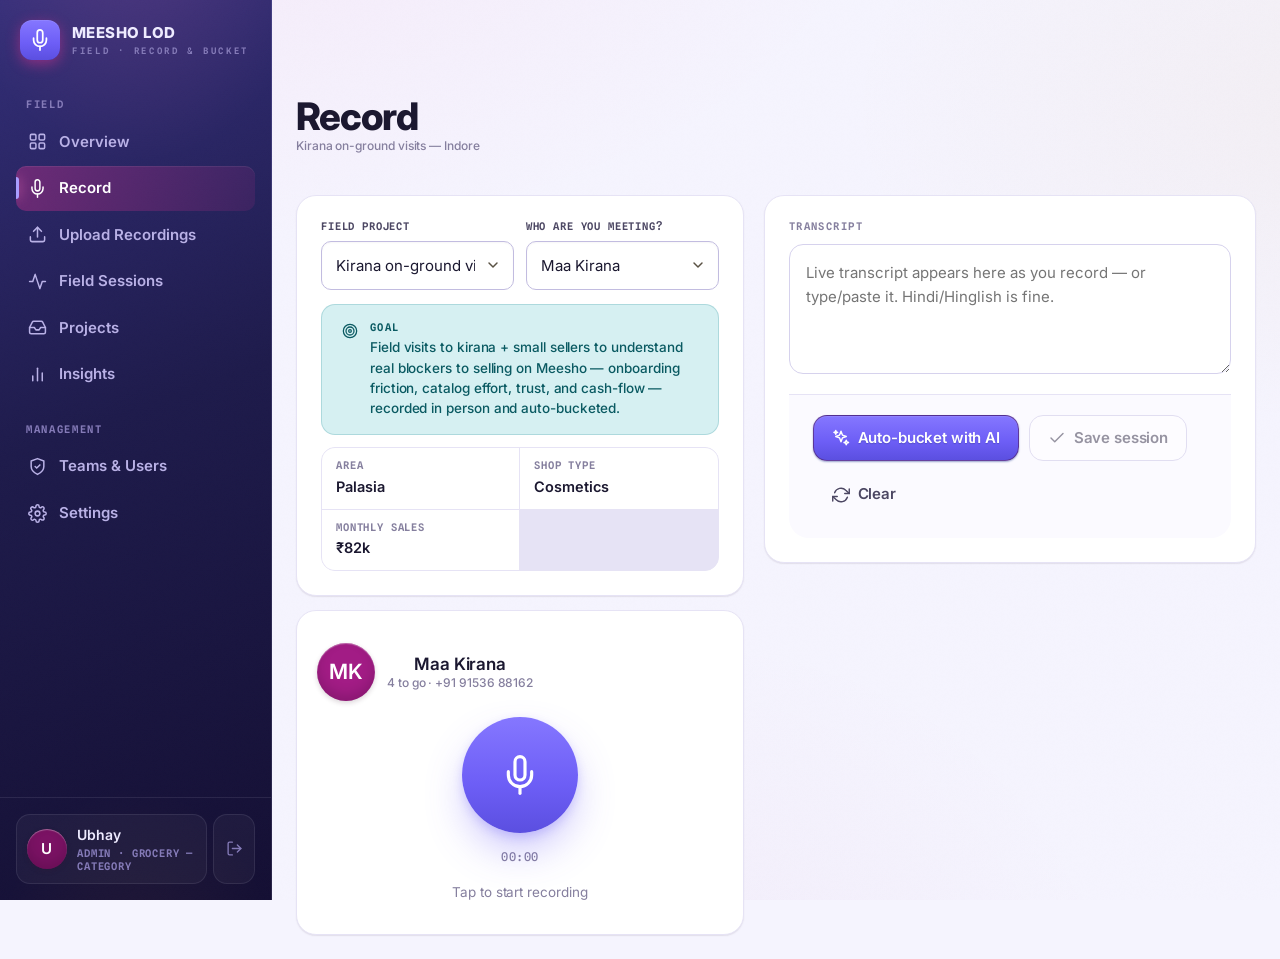
==== commit 7e9cb3e8: "Seed flagship LOD from real "LOD TPC - Criteria 3" export (615 contacts, 13 real calls) - Bundle js/" ====
--- a/s/index.html
+++ b/s/index.html
@@ -35,11 +35,11 @@
   <link rel="preload" as="style" href="https://fonts.googleapis.com/css2?family=Inter:ital,opsz,wght@0,14..32,100..900;1,14..32,100..900&family=Spline+Sans+Mono:ital,wght@0,400..700;1,400..700&display=swap" onload="this.onload=null;this.rel='stylesheet'" />
   <noscript><link rel="stylesheet" href="https://fonts.googleapis.com/css2?family=Inter:ital,opsz,wght@0,14..32,100..900;1,14..32,100..900&family=Spline+Sans+Mono:ital,wght@0,400..700;1,400..700&display=swap" /></noscript>
 
-  <link rel="stylesheet" href="../css/variables.css?v=20260709a" />
-  <link rel="stylesheet" href="../css/base.css?v=20260709a" />
-  <link rel="stylesheet" href="../css/components.css?v=20260709a" />
-  <link rel="stylesheet" href="../css/layout.css?v=20260709a" />
-  <link rel="stylesheet" href="../css/lod.css?v=20260709a" />
+  <link rel="stylesheet" href="../css/variables.css?v=20260709b" />
+  <link rel="stylesheet" href="../css/base.css?v=20260709b" />
+  <link rel="stylesheet" href="../css/components.css?v=20260709b" />
+  <link rel="stylesheet" href="../css/layout.css?v=20260709b" />
+  <link rel="stylesheet" href="../css/lod.css?v=20260709b" />
 
   <link rel="icon" href="data:image/svg+xml,<svg xmlns='http://www.w3.org/2000/svg' viewBox='0 0 24 24' fill='none' stroke='%236D5EF6' stroke-width='2'><path d='M12 1a3 3 0 0 0-3 3v8a3 3 0 0 0 6 0V4a3 3 0 0 0-3-3z'/><path d='M19 10v2a7 7 0 0 1-14 0v-2'/><line x1='12' y1='19' x2='12' y2='23'/></svg>" />
 </head>
@@ -60,7 +60,7 @@
   </div>
 
   <script>window.__MLOD_VARIANT = 's';</script>
-  <script type="module" src="../js/app.js?v=20260709a"></script>
+  <script type="module" src="../js/app.js?v=20260709b"></script>
 
   <script>
     (function(){
--- a/css/lod.css
+++ b/css/lod.css
@@ -308,6 +308,41 @@
 }
 .ans-chip b { color: var(--ok); flex-shrink: 0; }
 
+/* ---------- Insights (per-question rollup) ---------- */
+.in-insight {
+  background: var(--primary-tint);
+  border: 1px solid color-mix(in srgb, var(--primary) 22%, transparent);
+  border-radius: var(--r-md);
+  padding: var(--s3) var(--s4);
+  margin-bottom: var(--s3);
+}
+.in-insight-eyebrow {
+  font: var(--t-mono-label); text-transform: uppercase; letter-spacing: .12em;
+  color: var(--primary-press); display: flex; align-items: center; gap: 6px; margin-bottom: 6px;
+}
+.in-insight-eyebrow svg { width: 14px; height: 14px; }
+.in-insight p { font: var(--t-sm); color: var(--ink); line-height: 1.55; }
+.in-answers summary {
+  cursor: pointer; font: var(--t-mono-label); text-transform: uppercase; letter-spacing: .08em;
+  color: var(--ink-3); padding: 4px 0;
+}
+.in-answers summary:hover { color: var(--primary-press); }
+
+/* counted breakdown ("5 found pricing too high") */
+.in-breakdown { display: flex; flex-direction: column; gap: 9px; margin-top: var(--s2); }
+.in-bd-row { display: flex; align-items: center; gap: 10px; }
+.in-bd-count {
+  flex-shrink: 0; min-width: 34px; text-align: center;
+  font: var(--t-body-strong); color: var(--primary-press);
+  background: var(--surface); border-radius: var(--r-pill); padding: 2px 10px;
+  border: 1px solid color-mix(in srgb, var(--primary) 30%, transparent);
+}
+.in-bd-main { flex: 1; min-width: 0; }
+.in-bd-label { font: var(--t-sm); color: var(--ink); }
+.in-bd-bar { height: 6px; border-radius: 4px; background: var(--bg-sunken); overflow: hidden; margin-top: 5px; }
+.in-bd-bar span { display: block; height: 100%; background: var(--grad-primary); border-radius: 4px; }
+.in-bd-pct { flex-shrink: 0; font: var(--t-xs); color: var(--ink-4); min-width: 34px; text-align: right; }
+
 /* ---------- Misc ---------- */
 .goal-banner {
   padding: var(--s4) var(--s5);
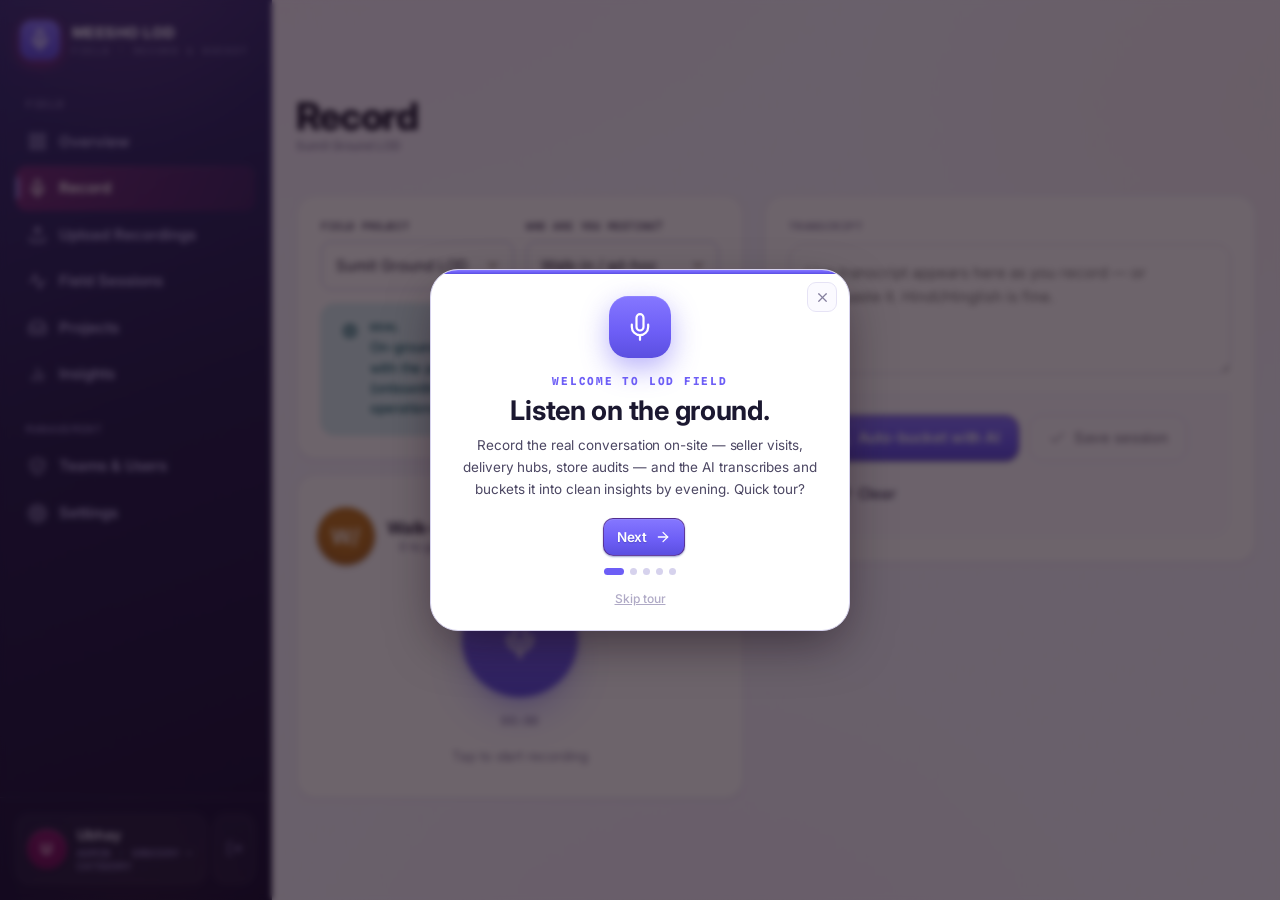
==== commit ce8db7d8: "Add first-run product tour (spotlight onboarding) Beautiful in-app walkthrough that runs once per su" ====
--- a/s/index.html
+++ b/s/index.html
@@ -35,11 +35,11 @@
   <link rel="preload" as="style" href="https://fonts.googleapis.com/css2?family=Inter:ital,opsz,wght@0,14..32,100..900;1,14..32,100..900&family=Spline+Sans+Mono:ital,wght@0,400..700;1,400..700&display=swap" onload="this.onload=null;this.rel='stylesheet'" />
   <noscript><link rel="stylesheet" href="https://fonts.googleapis.com/css2?family=Inter:ital,opsz,wght@0,14..32,100..900;1,14..32,100..900&family=Spline+Sans+Mono:ital,wght@0,400..700;1,400..700&display=swap" /></noscript>
 
-  <link rel="stylesheet" href="../css/variables.css?v=20260709b" />
-  <link rel="stylesheet" href="../css/base.css?v=20260709b" />
-  <link rel="stylesheet" href="../css/components.css?v=20260709b" />
-  <link rel="stylesheet" href="../css/layout.css?v=20260709b" />
-  <link rel="stylesheet" href="../css/lod.css?v=20260709b" />
+  <link rel="stylesheet" href="../css/variables.css?v=20260709c" />
+  <link rel="stylesheet" href="../css/base.css?v=20260709c" />
+  <link rel="stylesheet" href="../css/components.css?v=20260709c" />
+  <link rel="stylesheet" href="../css/layout.css?v=20260709c" />
+  <link rel="stylesheet" href="../css/lod.css?v=20260709c" />
 
   <link rel="icon" href="data:image/svg+xml,<svg xmlns='http://www.w3.org/2000/svg' viewBox='0 0 24 24' fill='none' stroke='%236D5EF6' stroke-width='2'><path d='M12 1a3 3 0 0 0-3 3v8a3 3 0 0 0 6 0V4a3 3 0 0 0-3-3z'/><path d='M19 10v2a7 7 0 0 1-14 0v-2'/><line x1='12' y1='19' x2='12' y2='23'/></svg>" />
 </head>
@@ -60,7 +60,7 @@
   </div>
 
   <script>window.__MLOD_VARIANT = 's';</script>
-  <script type="module" src="../js/app.js?v=20260709b"></script>
+  <script type="module" src="../js/app.js?v=20260709c"></script>
 
   <script>
     (function(){
--- a/css/lod.css
+++ b/css/lod.css
@@ -367,3 +367,102 @@
   .flash-q { font-size: 16.5px; }
   .flash-card { padding: var(--s4) var(--s5); }
 }
+
+/* ============================================================
+   First-run product tour (js/components/tour.js)
+   Dimmed backdrop + moving spotlight + floating coachmark card.
+   ============================================================ */
+body.tour-lock { overflow: hidden; }
+
+.tour-root { position: fixed; inset: 0; z-index: 4000; animation: tourFade .28s var(--ease-out); }
+.tour-root.out { animation: tourFade .24s var(--ease-out) reverse forwards; }
+@keyframes tourFade { from { opacity: 0; } to { opacity: 1; } }
+
+/* full-screen click blocker; goes solid (dark) on centered steps */
+.tour-catch { position: absolute; inset: 0; background: transparent; transition: background .3s var(--ease); }
+.tour-catch.solid { background: rgba(20, 6, 17, .62); backdrop-filter: blur(3px); -webkit-backdrop-filter: blur(3px); }
+
+/* the spotlight: its huge box-shadow dims everything except the hole */
+.tour-spot {
+  position: absolute; border-radius: 16px; pointer-events: none;
+  box-shadow: 0 0 0 9999px rgba(20, 6, 17, .62), 0 0 0 2px var(--primary-glow),
+              0 0 34px 4px color-mix(in srgb, var(--primary) 55%, transparent);
+  transition: left .42s var(--ease), top .42s var(--ease),
+              width .42s var(--ease), height .42s var(--ease);
+}
+.tour-spot::after {
+  content: ""; position: absolute; inset: -2px; border-radius: inherit;
+  border: 2px solid var(--primary-glow); opacity: .9;
+  animation: tourPulse 1.8s var(--ease-out) infinite;
+}
+@keyframes tourPulse {
+  0% { box-shadow: 0 0 0 0 color-mix(in srgb, var(--primary) 45%, transparent); }
+  70% { box-shadow: 0 0 0 12px transparent; }
+  100% { box-shadow: 0 0 0 0 transparent; }
+}
+
+/* the floating card */
+.tour-card {
+  position: absolute; width: min(360px, calc(100vw - 32px));
+  background: var(--surface); color: var(--ink);
+  border: 1px solid var(--line-2); border-radius: var(--r-xl);
+  box-shadow: var(--hi), 0 18px 50px -10px rgba(20, 6, 17, .55);
+  padding: 22px 22px 18px; overflow: hidden;
+}
+.tour-card.pop { animation: tourPop .34s var(--spring); }
+@keyframes tourPop { from { opacity: 0; transform: translateY(10px) scale(.97); } to { opacity: 1; transform: none; } }
+
+.tour-card.hero { width: min(420px, calc(100vw - 32px)); text-align: center; padding-top: 26px; }
+.tour-card.hero::before {
+  content: ""; position: absolute; inset: 0 0 auto 0; height: 4px; background: var(--grad-primary);
+}
+
+.tour-x {
+  position: absolute; top: 12px; right: 12px; width: 30px; height: 30px; border-radius: 9px;
+  display: grid; place-items: center; border: 1px solid var(--line); background: var(--surface-2);
+  color: var(--ink-3); cursor: pointer; transition: all .15s var(--ease);
+}
+.tour-x:hover { color: var(--ink); border-color: var(--line-2); }
+.tour-x svg { width: 15px; height: 15px; }
+
+.tour-ico {
+  width: 42px; height: 42px; border-radius: 12px; display: grid; place-items: center;
+  color: #fff; background: var(--grad-primary); box-shadow: var(--hi-dark), 0 6px 16px color-mix(in srgb, var(--primary) 34%, transparent);
+  margin-bottom: 14px;
+}
+.tour-ico svg { width: 21px; height: 21px; }
+
+.tour-orb {
+  width: 62px; height: 62px; border-radius: 19px; display: grid; place-items: center; margin: 0 auto 16px;
+  color: #fff; background: var(--grad-primary);
+  box-shadow: var(--hi-dark), 0 10px 28px color-mix(in srgb, var(--primary) 48%, transparent);
+  animation: tourFloat 4.5s var(--ease-out) infinite;
+}
+.tour-orb svg { width: 28px; height: 28px; }
+@keyframes tourFloat { 0%, 100% { transform: translateY(0); } 50% { transform: translateY(-6px); } }
+
+.tour-eyebrow {
+  font: var(--t-mono-label); text-transform: uppercase; letter-spacing: .16em;
+  color: var(--primary); font-weight: 700; font-size: 11px; margin-bottom: 7px;
+}
+.tour-title { font: var(--t-h2); font-size: 22px; line-height: 1.15; margin-bottom: 9px; letter-spacing: -0.01em; }
+.tour-card.hero .tour-title { font-size: 27px; }
+.tour-body { font: var(--t-sm); color: var(--ink-2); line-height: 1.6; }
+
+.tour-foot { display: flex; align-items: center; justify-content: space-between; gap: 12px; margin-top: 18px; flex-wrap: wrap; }
+.tour-card.hero .tour-foot { justify-content: center; flex-direction: column-reverse; }
+.tour-dots { display: flex; gap: 6px; }
+.tour-dot { width: 7px; height: 7px; border-radius: 50%; background: var(--line-2); transition: all .3s var(--ease); }
+.tour-dot.done { background: var(--primary-soft-2); }
+.tour-dot.on { background: var(--primary); width: 20px; border-radius: 4px; }
+.tour-nav { display: flex; gap: 8px; align-items: center; }
+
+.tour-skip {
+  display: block; margin: 12px auto 0; background: none; border: none; cursor: pointer;
+  color: var(--ink-4); font: var(--t-xs); font-size: 12px; text-decoration: underline; padding: 4px;
+}
+.tour-skip:hover { color: var(--ink-3); }
+
+@media (max-width: 900px) {
+  .tour-card { width: calc(100vw - 28px); }
+}
